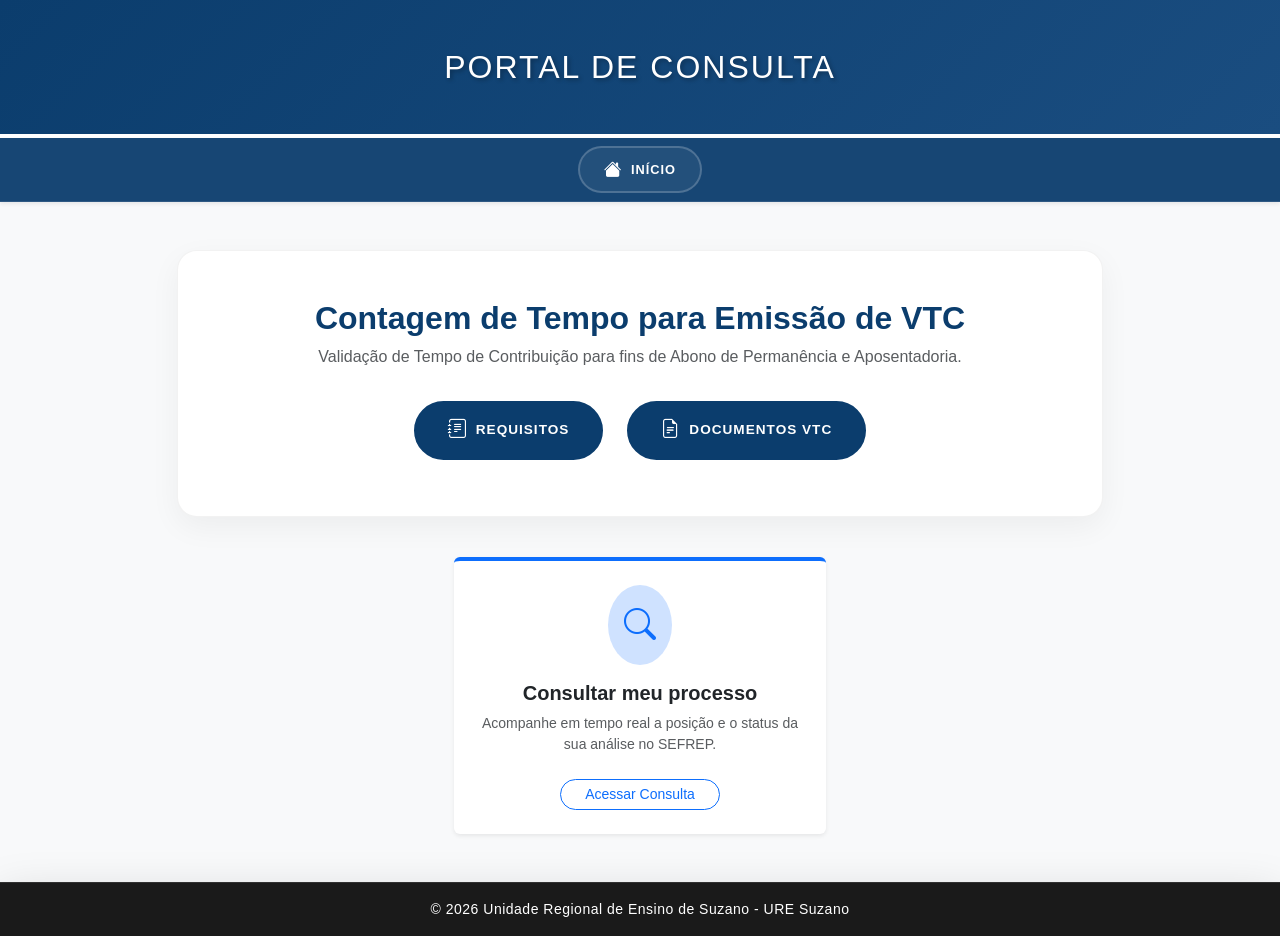
==== index.html @ 7c4a6ff3 "feat: blindagem anti-ddos cloudflare turnstile" ====
<!DOCTYPE html> 
<html lang="pt-br">

<head>
    <meta charset="UTF-8">
    <meta name="viewport" content="width=device-width, initial-scale=1.0">
    <title>Consulta Processo - URE Suzano</title>
    <!-- Bootstrap CSS -->
    <link href="https://cdn.jsdelivr.net/npm/bootstrap@5.3.3/dist/css/bootstrap.min.css" rel="stylesheet">
    <link rel="stylesheet" href="https://cdn.jsdelivr.net/npm/bootstrap-icons@1.11.3/font/bootstrap-icons.min.css">
    <link rel="stylesheet" href="css/style.css?v=6.1">
    <!-- Bootstrap Bundle JS (includes Popper) -->
    <script src="https://cdn.jsdelivr.net/npm/bootstrap@5.3.3/dist/js/bootstrap.bundle.min.js" defer></script>
    <script src="js/script.js?v=6.1" defer></script>
</head>

<body class="bg-light">

    <header class="text-white text-center py-5 shadow-sm">
        <div class="container animate__animated animate__fadeIn">
            <h1 class="h2 mb-0">PORTAL DE CONSULTA</h1>
        </div>
    </header>
    
    <nav class="navbar navbar-expand-lg navbar-dark navbar-premium sticky-top shadow-sm">
        <div class="container">
            <button class="navbar-toggler mx-auto border-0" type="button" data-bs-toggle="collapse" data-bs-target="#navMenu"
                aria-controls="navMenu" aria-expanded="false" aria-label="Toggle navigation">
                <span class="navbar-toggler-icon"></span>
                <small class="text-white ms-2 d-lg-none">MENU PRINCIPAL</small>
            </button>
            <div class="collapse navbar-collapse justify-content-center" id="navMenu">
                <ul class="navbar-nav gap-3 py-3 py-lg-0">
                    <li id="nav-item-inicio" class="nav-item text-center">
                        <button class="btn nav-btn-pill btn-sm d-inline-flex align-items-center" onclick="mostrar('inicio')">
                            <i class="bi bi-house-fill me-2"></i> Início
                        </button>
                    </li>
                </ul>
            </div>
        </div>
    </nav>

    <main class="container my-5">
        <div class="row justify-content-center">
            <div class="col-12 col-xl-10">

                <!-- INICIO -->
                <div id="inicio" class="tela bg-transparent p-0" style="display:block">
                    <!-- Hero Card -->
                    <div class="card-hero text-center animate__animated animate__fadeIn">
                        <h2 class="fw-bold color-primary-text mb-2 px-md-5">Contagem de Tempo para Emissão de VTC</h2>
                        <p class="text-muted mb-4">Validação de Tempo de Contribuição para fins de Abono de Permanência e Aposentadoria.</p>
                        
                        <div class="d-flex flex-wrap justify-content-center gap-2 mt-4">
                            <button class="btn btn-hero" onclick="mostrar('requisitos')">
                                <i class="bi bi-journal-text"></i> Requisitos
                            </button>
                            <button class="btn btn-hero" onclick="mostrar('documentos')">
                                <i class="bi bi-file-earmark-text"></i> Documentos VTC
                            </button>
                        </div>
                    </div>

                    <div class="row g-4 justify-content-center">
                        <!-- Consultar Processo -->
                        <div class="col-md-6 col-lg-5">
                            <div class="card h-100 shadow-sm border-0 border-top border-primary border-4 hover-shadow transition-all cursor-pointer bg-white"
                                onclick="mostrar('consultar')">
                                <div class="card-body text-center p-4">
                                    <div class="bg-primary-subtle rounded-circle p-3 d-inline-block mb-3">
                                        <i class="bi bi-search fs-2 text-primary"></i>
                                    </div>
                                    <h5 class="card-title fw-bold text-dark">Consultar meu processo</h5>
                                    <p class="card-text text-muted small">Acompanhe em tempo real a posição e o status
                                        da sua análise no SEFREP.</p>
                                    <button class="btn btn-sm btn-outline-primary mt-2 rounded-pill px-4">Acessar
                                        Consulta</button>
                                </div>
                            </div>
                        </div>
                    </div>
                </div>

                <!-- DOCUMENTOS -->
                <div id="documentos"
                    class="tela bg-white p-4 p-md-5 rounded shadow-sm animate__animated animate__fadeIn"
                    style="display:none">
                    <h2 class="border-bottom pb-2 mb-4 color-primary-text"><i
                            class="bi bi-file-earmark-text me-2"></i>Documentos Necessários para VTC</h2>

                    <!-- Aviso de Documentação Mínima -->
                    <div class="alert alert-warning border-start border-4 border-warning mb-4 py-2 shadow-sm">
                        <div class="d-flex align-items-center">
                            <i class="bi bi-exclamation-triangle-fill me-2 fs-5 text-warning"></i>
                            <div class="small">
                                <strong class="text-dark">Atenção:</strong> Esta é a documentação
                                <strong>mínima</strong> para a solicitação.
                                Toda a documentação precisa estar <strong>atualizada</strong> e ser entregue na
                                <strong>unidade escolar de classificação</strong>.
                                A lista final depende da <strong>vida funcional específica</strong> de cada servidor.
                            </div>
                        </div>
                    </div>

                    <div class="row g-4">
                        <!-- Documentos Pessoais e Bancários -->
                        <div class="col-md-5">
                            <h5 class="fw-bold mb-3 text-muted small text-uppercase tracking-wider">Documentos Pessoais
                                e Bancários</h5>
                            <div class="list-group shadow-sm border rounded">
                                <div class="list-group-item bg-light-subtle d-flex align-items-start">
                                    <i class="bi bi-file-earmark-person me-3 text-primary mt-1"></i>
                                    <div>
                                        <div class="fw-bold small">Requerimento assinado</div>
                                        <div class="text-muted" style="font-size: 0.75rem;">Com fundamento legal,
                                            solicitando Abono de Permanência ou Aposentadoria.</div>
                                    </div>
                                </div>
                                <div class="list-group-item d-flex align-items-center"><i
                                        class="bi bi-person-vcard me-3 text-primary"></i> RG</div>
                                <div class="list-group-item bg-light-subtle d-flex align-items-center"><i
                                        class="bi bi-person-badge me-3 text-primary"></i> CPF</div>
                                <div class="list-group-item d-flex align-items-center"><i
                                        class="bi bi-hearts me-3 text-primary"></i> Certidão de nascimento ou casamento
                                </div>
                                <div class="list-group-item bg-light-subtle d-flex align-items-center"><i
                                        class="bi bi-geo-alt me-3 text-primary"></i> Comprovante de endereço</div>
                                <div class="list-group-item d-flex align-items-center">
                                    <i class="bi bi-bank me-3 text-primary"></i>
                                    <div>
                                        <div class="fw-bold small">Documentação Bancária</div>
                                        <div class="text-muted" style="font-size: 0.75rem;">Extrato do PIS/PASEP e
                                            declaração do Banco.</div>
                                    </div>
                                </div>
                                <div class="list-group-item bg-light-subtle d-flex align-items-center">
                                    <i class="bi bi-clock-history me-3 text-primary"></i>
                                    <div>
                                        <div class="fw-bold small">Certidão de Tempo de Contribuição</div>
                                        <div class="text-muted" style="font-size: 0.75rem;">(INSS, Prefeitura, outras
                                            Secretarias do Estado ex: Polícia Militar).</div>
                                    </div>
                                </div>
                            </div>
                        </div>

                        <!-- Documentos Funcionais -->
                        <div class="col-md-7">
                            <h5 class="fw-bold mb-3 text-muted small text-uppercase tracking-wider">Documentos
                                Funcionais</h5>
                            <div class="list-group shadow-sm border rounded">
                                <div class="list-group-item bg-light-subtle d-flex align-items-start">
                                    <i class="bi bi-file-earmark-check me-3 text-success mt-1"></i>
                                    <div>
                                        <div class="fw-bold small">Portarias de Admissão / Dispensa e Nomeação /
                                            Exoneração</div>
                                        <div class="text-muted" style="font-size: 0.75rem;">Documentos que comprovam o
                                            início e fim de cada vínculo funcional.</div>
                                    </div>
                                </div>
                                <div class="list-group-item d-flex align-items-start">
                                    <i class="bi bi-file-earmark-plus me-3 text-success mt-1"></i>
                                    <div>
                                        <div class="fw-bold small">Portarias de Admissão Especial</div>
                                        <div class="text-muted" style="font-size: 0.75rem;">Com os dias inseridos no
                                            Verso.</div>
                                    </div>
                                </div>
                                <div class="list-group-item bg-light-subtle d-flex align-items-start">
                                    <i class="bi bi-person-workspace me-3 text-success mt-1"></i>
                                    <div>
                                        <div class="fw-bold small">Portarias de Designação e Cessação</div>
                                        <div class="text-muted" style="font-size: 0.75rem;">Vice Diretor, Diretor,
                                            Professor Coordenador, PEI.</div>
                                    </div>
                                </div>
                                <div class="list-group-item d-flex align-items-start">
                                    <i class="bi bi-building-up me-3 text-success mt-1"></i>
                                    <div>
                                        <div class="fw-bold small">Títulos de Afastamento</div>
                                        <div class="text-muted" style="font-size: 0.75rem;">TRE, Unidade de Ensino,
                                            outras Secretarias, etc.</div>
                                    </div>
                                </div>
                                <div class="list-group-item bg-light-subtle d-flex align-items-start">
                                    <i class="bi bi-graph-up-arrow me-3 text-success mt-1"></i>
                                    <div>
                                        <div class="fw-bold small">Títulos de Evolução Funcional / Enquadramentos</div>
                                        <div class="text-muted" style="font-size: 0.75rem;">Promoções e alterações de
                                            nível/cargo.</div>
                                    </div>
                                </div>
                                <div class="list-group-item d-flex align-items-start">
                                    <i class="bi bi-clipboard2-check me-3 text-success mt-1"></i>
                                    <div>
                                        <div class="fw-bold small">Declaração de Exercício (Readaptados)</div>
                                        <div class="text-muted" style="font-size: 0.75rem;">Documento oficial detalhando
                                            o período exato e as atribuições da função exercida na condição de
                                            <strong>Readaptação</strong>.
                                        </div>
                                    </div>
                                </div>
                                <div class="list-group-item bg-light-subtle d-flex align-items-start">
                                    <i class="bi bi-file-earmark-medical me-3 text-success mt-1"></i>
                                    <div>
                                        <div class="fw-bold small">Cópia da Ficha FAI e Contdrhu</div>
                                        <div class="text-muted" style="font-size: 0.75rem;">Ficha de Assentamento
                                            Individual completa e cópia impressa do Contdrhu com frequência atualizada.
                                        </div>
                                    </div>
                                </div>
                            </div>
                        </div>
                    </div>

                    <div class="alert alert-info mt-4 mb-0 py-2 small d-flex align-items-center">
                        <i class="bi bi-info-circle-fill me-2 fs-5"></i>
                        Certifique-se de que todas as cópias estejam atualizadas e legíveis.
                    </div>
                </div>

                <!-- REQUISITOS (NOVA PREVIDÊNCIA SP - LC 1354/2020) -->
                <div id="requisitos"
                    class="tela bg-white p-4 p-md-5 rounded shadow-sm animate__animated animate__fadeIn"
                    style="display:none">
                    <h2 class="border-bottom pb-2 mb-4 color-primary-text"><i class="bi bi-book me-2"></i> Requisitos de
                        Aposentadoria (SP)</h2>

                    <!-- NOVO CARD: REGRAS DE PARIDADE E INTEGRALIDADE (ESTILO LIMPO E COLAPSÁVEL) -->
                    <div class="card shadow-sm mb-5 border-0 bg-light rounded-4 overflow-hidden">
                        <div class="card-header bg-white border-bottom-0 pt-4 px-4 d-flex align-items-center justify-content-between cursor-pointer"
                            onclick="toggleRegrasFinanceiras()">
                            <h5 class="fw-bold color-primary-text mb-0">
                                <i class="bi bi-piggy-bank me-2 text-success"></i> Regras de Paridade e Integralidade
                            </h5>
                            <span id="btnToggleRegras" class="text-muted small">Clique para expandir <i
                                    class="bi bi-chevron-down ms-1"></i></span>
                        </div>
                        <div id="collapseRegrasFinanceiras" style="display:none">
                            <div class="card-body p-4 pt-2">
                                <div class="row g-4">
                                    <!-- Direito Adquirido -->
                                    <div class="col-md-4">
                                        <div
                                            class="bg-white p-4 rounded-4 border h-100 d-flex flex-column align-items-center text-center shadow-xs">
                                            <h6 class="fw-bold text-success mb-3 text-uppercase ls-1">Direito Adquirido
                                            </h6>
                                            <p class="small text-muted mb-4 flex-grow-1">Quem já tinha tempo exato e
                                                idade na data de <strong>07/03/2020</strong> (Véspera da Reforma)</p>
                                            <span
                                                class="badge rounded-pill bg-success-subtle text-success border border-success px-3 py-2">Mantém
                                                regras antigas</span>
                                        </div>
                                    </div>
                                    <!-- Regra de Transição -->
                                    <div class="col-md-4">
                                        <div class="bg-white p-4 rounded-4 border h-100 d-flex flex-column shadow-xs">
                                            <h6 class="fw-bold text-primary mb-3 text-uppercase ls-1 text-center">Regra
                                                de Transição</h6>
                                            <p class="small text-muted mb-3 text-center">Depende do seu ano de ingresso
                                                no funcionalismo público.</p>
                                            <ul class="small text-dark mb-3 ps-3 flex-grow-1">
                                                <li class="mb-2">Até 31/12/2003: <strong>Integralidade</strong> e
                                                    <strong>Paridade</strong> <span class="text-muted">(Se respeitar as
                                                        idades exigidas).</span>
                                                </li>
                                                <li>Após 2003: <strong>Média</strong> das contribuições.</li>
                                            </ul>
                                            <div
                                                class="alert alert-warning border-0 rounded-3 p-3 mb-0 d-flex align-items-start">
                                                <i
                                                    class="bi bi-exclamation-triangle-fill fs-5 me-2 mt-1 text-warning"></i>
                                                <div class="small lh-sm" style="font-size: 0.72rem;">
                                                    <strong>Atenção:</strong> Servidores admitidos até 2003 que tiveram
                                                    dispensa e nova admissão com intervalo superior a <strong>90
                                                        dias</strong> perdem a Paridade/Integralidade, passando ao
                                                    cálculo por <strong>100% da média</strong> das contribuições.
                                                </div>
                                            </div>
                                        </div>
                                    </div>
                                    <!-- Regra Permanente -->
                                    <div class="col-md-4">
                                        <div
                                            class="bg-white p-4 rounded-4 border h-100 d-flex flex-column align-items-center text-center shadow-xs">
                                            <h6 class="fw-bold text-secondary mb-3 text-uppercase ls-1">Regra Permanente
                                            </h6>
                                            <p class="small text-muted mb-3">Ingressantes novos pós-2020.</p>
                                            <p class="small text-dark flex-grow-1 lh-sm mb-4">Aposentadoria de 60% da
                                                média salarial, acrescida de +2% para cada ano que exceder 20 anos de
                                                contribuição.</p>
                                            <span
                                                class="badge rounded-pill bg-secondary-subtle text-secondary border border-secondary px-3 py-2">100%
                                                das Médias desde 1994</span>
                                        </div>
                                    </div>
                                </div>
                            </div>
                        </div>
                    </div>

                    <!-- AVISO LEGAL IMPORTANTE -->
                    <div class="alert alert-warning border-start border-4 border-warning shadow-sm mb-4" role="alert">
                        <div class="d-flex align-items-center mb-2">
                            <i class="bi bi-exclamation-octagon-fill fs-4 text-warning me-2"></i>
                            <h6 class="alert-heading mb-0 fw-bold text-dark">Aviso Legal Importante</h6>
                        </div>
                        <p class="mb-0 text-dark small lh-base">As tabelas e requisitos abaixo foram simplificados (com
                            base na EC n° 49/2020 e LC n° 1.354/2020) apenas para ilustrar e dar um "norte" ao servidor
                            sobre a Nova Previdência. <strong>Eles não substituem o processo oficial!</strong> É
                            estritamente obrigatório realizar o trâmite formal de <em>Contagem de Tempo</em> para ter a
                            <strong>Validação de Tempo de Contribuição - VTC</strong> referente aos seus fundamentos de
                            aposentadoria.
                        </p>
                    </div>

                    <p class="text-muted small mb-4">Regras atualizadas conforme a <strong>Emenda Constitucional
                            Estadual nº 49/2020</strong> e <strong>LC nº 1.354/2020</strong> (Nova Previdência). Escolha
                        a sua categoria profissional abaixo:</p>

                    <!-- Navegação Principal (Tabs) -->
                    <ul class="nav nav-pills nav-fill mb-4 p-1 bg-light rounded-pill border shadow-sm" id="reqTab"
                        role="tablist">
                        <li class="nav-item" role="presentation">
                            <button class="nav-link active rounded-pill fw-bold px-4" id="geral-tab"
                                data-bs-toggle="tab" data-bs-target="#geral" type="button" role="tab"
                                aria-selected="true">
                                <i class="bi bi-person-badge"></i> Servidores Administrativos (Geral)
                            </button>
                        </li>
                        <li class="nav-item" role="presentation">
                            <button class="nav-link rounded-pill fw-bold px-4" id="prof-tab" data-bs-toggle="tab"
                                data-bs-target="#prof" type="button" role="tab" aria-selected="false">
                                <i class="bi bi-book-half"></i> Professores (Magistério)
                            </button>
                        </li>
                    </ul>

                    <!-- Conteúdo das Tabs -->
                    <div class="tab-content" id="reqTabContent">

                        <!-- TAB: SERVIDORES GERAIS -->
                        <div class="tab-pane fade show active" id="geral" role="tabpanel" aria-labelledby="geral-tab">

                            <!-- Regra de Transição: PONTOS -->
                            <div class="card mb-4 border-primary shadow-sm">
                                <div class="card-header bg-primary text-white py-3">
                                    <h5 class="mb-0 fw-bold"><i class="bi bi-123 me-2"></i> 1. Transição: Regra de
                                        Pontos (Art. 10)</h5>
                                </div>
                                <div class="card-body bg-light">
                                    <p class="small text-muted mb-3">Soma da <strong>Idade</strong> + <strong>Tempo de
                                            Contribuição</strong> formatando a pontuação mínima.</p>
                                    <div class="row g-3">
                                        <!-- Mulher -->
                                        <div class="col-md-6">
                                            <div class="bg-white p-3 rounded border border-danger-subtle h-100">
                                                <h6 class="text-danger fw-bold mb-3"><i class="bi bi-gender-female"></i>
                                                    Mulher (QAE/QSE)</h6>
                                                <hr class="text-danger-subtle my-2">
                                                <div class="d-flex justify-content-between mb-2"><span>Idade
                                                        Mínima:</span> <span class="badge bg-danger">57 anos</span>
                                                </div>
                                                <div class="d-flex justify-content-between mb-2"><span>Contribuição
                                                        (Total):</span> <span class="badge bg-danger">30 anos</span>
                                                </div>
                                                <div class="d-flex justify-content-between mb-2"><span>Serviço
                                                        Público:</span> <span class="badge bg-secondary">20 anos</span>
                                                </div>
                                                <div class="d-flex justify-content-between mb-3"><span>Tempo no
                                                        Cargo:</span> <span class="badge bg-secondary">5 anos</span>
                                                </div>
                                            </div>
                                        </div>
                                        <!-- Homem -->
                                        <div class="col-md-6">
                                            <div class="bg-white p-3 rounded border border-primary-subtle h-100">
                                                <h6 class="text-primary fw-bold mb-3"><i class="bi bi-gender-male"></i>
                                                    Homem (QAE/QSE)</h6>
                                                <hr class="text-primary-subtle my-2">
                                                <div class="d-flex justify-content-between mb-2"><span>Idade
                                                        Mínima:</span> <span class="badge bg-primary">62 anos</span>
                                                </div>
                                                <div class="d-flex justify-content-between mb-2"><span>Contribuição
                                                        (Total):</span> <span class="badge bg-primary">35 anos</span>
                                                </div>
                                                <div class="d-flex justify-content-between mb-2"><span>Serviço
                                                        Público:</span> <span class="badge bg-secondary">20 anos</span>
                                                </div>
                                                <div class="d-flex justify-content-between mb-3"><span>Tempo no
                                                        Cargo:</span> <span class="badge bg-secondary">5 anos</span>
                                                </div>
                                            </div>
                                        </div>
                                    </div>

                                    <!-- Tabela de Pontos Evolutiva -->
                                    <div class="mt-4 p-3 border rounded bg-white">
                                        <h6 class="fw-bold mb-3 text-center"><i
                                                class="bi bi-graph-up-arrow text-primary"></i> Tabela Progressiva de
                                            Pontos Mínimos</h6>
                                        <div class="table-responsive">
                                            <table class="table table-sm table-bordered text-center mb-0 align-middle">
                                                <thead class="table-light">
                                                    <tr>
                                                        <th>Ano Vigente</th>
                                                        <th class="text-danger">Atingir (Mulher)</th>
                                                        <th class="text-primary">Atingir (Homem)</th>
                                                    </tr>
                                                </thead>
                                                <tbody>
                                                    <tr>
                                                        <td>2020</td>
                                                        <td>87 pts</td>
                                                        <td>97 pts</td>
                                                    </tr>
                                                    <tr>
                                                        <td>2021</td>
                                                        <td>88 pts</td>
                                                        <td>98 pts</td>
                                                    </tr>
                                                    <tr>
                                                        <td>2022</td>
                                                        <td>89 pts</td>
                                                        <td>99 pts</td>
                                                    </tr>
                                                    <tr>
                                                        <td>2023</td>
                                                        <td>90 pts</td>
                                                        <td>100 pts</td>
                                                    </tr>
                                                    <tr>
                                                        <td>2024</td>
                                                        <td>91 pts</td>
                                                        <td>101 pts</td>
                                                    </tr>
                                                    <tr>
                                                        <td>2025</td>
                                                        <td>92 pts</td>
                                                        <td>102 pts</td>
                                                    </tr>
                                                    <tr class="table-primary fw-bold">
                                                        <td>2026</td>
                                                        <td>93 pts</td>
                                                        <td>103 pts</td>
                                                    </tr>
                                                </tbody>
                                            </table>
                                            <p class="small text-muted text-center mt-2 mb-0">A pontuação sobe 1 ponto
                                                por ano até o limite legislativo de 100/105.</p>
                                        </div>
                                    </div>
                                </div>
                            </div>

                            <!-- Regra de Transição: PEDÁGIO 100% -->
                            <div class="card border-info shadow-sm mb-4">
                                <div class="card-header bg-info text-dark py-3">
                                    <h5 class="mb-0 fw-bold"><i class="bi bi-clock-history me-2"></i> 2. Transição:
                                        Pedágio 100% (Geral)</h5>
                                </div>
                                <div class="card-body bg-light">
                                    <p class="small text-muted mb-3">Exige-se cumprir um tempo extra (100%) equivalente
                                        ao período que <strong>faltava</strong> para completar o tempo de contribuição
                                        na data da Nova Previdência SP (<strong>07/03/2020</strong>).</p>
                                    <div class="row g-3">
                                        <!-- Mulher -->
                                        <div class="col-md-6">
                                            <div class="bg-white p-3 rounded border border-info h-100">
                                                <h6 class="text-danger fw-bold"><i class="bi bi-gender-female"></i>
                                                    Mulher</h6>
                                                <div class="d-flex justify-content-between mb-1"><span>Idade
                                                        Mínima:</span> <span class="fw-bold text-danger">57 anos</span>
                                                </div>
                                                <div class="d-flex justify-content-between mb-1">
                                                    <span>Contribuição:</span> <span class="fw-bold">30 anos</span>
                                                </div>
                                                <div class="d-flex justify-content-between mb-1"><span>Serviço
                                                        Público:</span> <span class="fw-bold text-muted">20 anos</span>
                                                </div>
                                                <div class="d-flex justify-content-between mb-1"><span>Tempo no
                                                        Cargo:</span> <span class="fw-bold text-muted">5 anos</span>
                                                </div>
                                            </div>
                                        </div>
                                        <!-- Homem -->
                                        <div class="col-md-6">
                                            <div class="bg-white p-3 rounded border border-info h-100">
                                                <h6 class="text-primary fw-bold"><i class="bi bi-gender-male"></i> Homem
                                                </h6>
                                                <div class="d-flex justify-content-between mb-1"><span>Idade
                                                        Mínima:</span> <span class="fw-bold text-primary">60 anos</span>
                                                </div>
                                                <div class="d-flex justify-content-between mb-1">
                                                    <span>Contribuição:</span> <span class="fw-bold">35 anos</span>
                                                </div>
                                                <div class="d-flex justify-content-between mb-1"><span>Serviço
                                                        Público:</span> <span class="fw-bold text-muted">20 anos</span>
                                                </div>
                                                <div class="d-flex justify-content-between mb-1"><span>Tempo no
                                                        Cargo:</span> <span class="fw-bold text-muted">5 anos</span>
                                                </div>
                                            </div>
                                        </div>
                                    </div>

                                    <!-- Calculadora Visual Exemplo -->
                                    <div class="alert alert-light border border-secondary border-dashed mt-4">
                                        <h6 class="fw-bold text-dark"><i class="bi bi-calculator"></i> Exemplo Prático:
                                            Pedágio (Servidor que precisava de 35 anos)</h6>
                                        <div
                                            class="d-flex flex-wrap align-items-center justify-content-center gap-2 mt-3 fs-6">
                                            <div class="badge bg-secondary p-2 text-dark bg-opacity-25">Faltavam em
                                                07/03/2020<br><b>2 anos e 3 meses</b></div>
                                            <i class="bi bi-plus fs-3"></i>
                                            <div class="badge bg-info p-2 text-dark">Pedágio 100%<br><b>+ 2 anos e 3
                                                    meses</b></div>
                                            <i class="bi bi-arrow-right fs-3"></i>
                                            <div class="badge bg-success p-2">Contribuição Exigida<br><b>37 anos e 3
                                                    meses</b></div>
                                        </div>
                                        <div class="mt-3 text-center small text-muted fst-italic">"Assim que completar
                                            35 anos deve cumprir o tempo adicional de mais 2 anos e 3 meses..."</div>
                                    </div>
                                </div>
                            </div>

                            <!-- Regra Permanente (Art. 10) - GERAL -->
                            <div class="card border-secondary shadow-sm mb-4">
                                <div class="card-header bg-secondary text-white py-3">
                                    <h5 class="mb-0 fw-bold"><i class="bi bi-calendar-check me-2"></i> 3. Regra
                                        Permanente (Geral)</h5>
                                </div>
                                <div class="card-body bg-light">
                                    <p class="small text-muted mb-3">Aplicável aos servidores (QAE/QSE) que ingressarem
                                        no Estado após a Reforma de <strong>07/03/2020</strong>.</p>
                                    <div class="row g-3">
                                        <!-- Mulher -->
                                        <div class="col-md-6">
                                            <div class="bg-white p-3 rounded border border-secondary h-100">
                                                <h6 class="text-danger fw-bold"><i class="bi bi-gender-female"></i>
                                                    Mulher</h6>
                                                <div class="d-flex justify-content-between mb-1"><span>Idade
                                                        Mínima:</span> <span class="fw-bold text-danger">62 anos</span>
                                                </div>
                                                <div class="d-flex justify-content-between mb-1">
                                                    <span>Contribuição:</span> <span class="fw-bold">25 anos</span>
                                                </div>
                                                <div class="d-flex justify-content-between mb-1"><span>Serviço
                                                        Público:</span> <span class="fw-bold text-muted">20 anos</span>
                                                </div>
                                                <div class="d-flex justify-content-between mb-1"><span>Tempo no
                                                        Cargo:</span> <span class="fw-bold text-muted">5 anos</span>
                                                </div>
                                            </div>
                                        </div>
                                        <!-- Homem -->
                                        <div class="col-md-6">
                                            <div class="bg-white p-3 rounded border border-secondary h-100">
                                                <h6 class="text-primary fw-bold"><i class="bi bi-gender-male"></i> Homem
                                                </h6>
                                                <div class="d-flex justify-content-between mb-1"><span>Idade
                                                        Mínima:</span> <span class="fw-bold text-primary">65 anos</span>
                                                </div>
                                                <div class="d-flex justify-content-between mb-1">
                                                    <span>Contribuição:</span> <span class="fw-bold">25 anos</span>
                                                </div>
                                                <div class="d-flex justify-content-between mb-1"><span>Serviço
                                                        Público:</span> <span class="fw-bold text-muted">20 anos</span>
                                                </div>
                                                <div class="d-flex justify-content-between mb-1"><span>Tempo no
                                                        Cargo:</span> <span class="fw-bold text-muted">5 anos</span>
                                                </div>
                                            </div>
                                        </div>
                                    </div>

                                    <div class="alert alert-secondary border-secondary mt-4 mb-0">
                                        <h6 class="fw-bold text-dark"><i class="bi bi-calculator"></i> Forma de Cálculo
                                            (Proventos)</h6>
                                        <p class="small mb-0">60% da média aritmética de 100% das contribuições, com
                                            acréscimo de 2% para cada ano que exceder os 20 anos de contribuição.</p>
                                    </div>
                                </div>
                            </div>
                        </div>

                        <!-- TAB: PROFESSORES -->
                        <div class="tab-pane fade" id="prof" role="tabpanel" aria-labelledby="prof-tab">

                            <!-- Regra de Transição: PONTOS PROFESSORES -->
                            <div class="card mb-4 border-warning shadow-sm">
                                <div class="card-header bg-warning text-dark py-3">
                                    <h5 class="mb-0 fw-bold"><i class="bi bi-123 me-2"></i> 1. Transição: Regra de
                                        Pontos (Professores)</h5>
                                </div>
                                <div class="card-body bg-light">
                                    <p class="small text-muted mb-3"><span class="badge bg-dark">Redução especial de 5
                                            anos</span> Tempo válido apenas no efetivo exercício do Magistério.</p>
                                    <div class="row g-3">
                                        <!-- Professora -->
                                        <div class="col-md-6">
                                            <div class="bg-white p-3 rounded border border-danger-subtle h-100">
                                                <h6 class="text-danger fw-bold mb-3"><i class="bi bi-gender-female"></i>
                                                    Professora</h6>
                                                <hr class="text-danger-subtle my-2">
                                                <div class="d-flex justify-content-between mb-2"><span>Idade
                                                        Mínima:</span> <span class="badge bg-danger">57 anos (pós
                                                        2022)</span></div>
                                                <div class="d-flex justify-content-between mb-3"><span>Contrib.
                                                        (Magistério):</span> <span class="badge bg-danger">25
                                                        anos</span></div>
                                            </div>
                                        </div>
                                        <!-- Professor -->
                                        <div class="col-md-6">
                                            <div class="bg-white p-3 rounded border border-primary-subtle h-100">
                                                <h6 class="text-primary fw-bold mb-3"><i class="bi bi-gender-male"></i>
                                                    Professor</h6>
                                                <hr class="text-primary-subtle my-2">
                                                <div class="d-flex justify-content-between mb-2"><span>Idade
                                                        Mínima:</span> <span class="badge bg-primary">60 anos</span>
                                                </div>
                                                <div class="d-flex justify-content-between mb-3"><span>Contrib.
                                                        (Magistério):</span> <span class="badge bg-primary">30
                                                        anos</span></div>
                                            </div>
                                        </div>
                                    </div>

                                    <!-- Tabela de Pontos Evolutiva -->
                                    <div class="mt-4 p-3 border rounded bg-white">
                                        <h6 class="fw-bold mb-3 text-center"><i
                                                class="bi bi-graph-up-arrow text-warning"></i> Tabela Progressiva de
                                            Pontos (Magistério)</h6>
                                        <div class="table-responsive">
                                            <table class="table table-sm table-bordered text-center mb-0 align-middle">
                                                <thead class="table-light">
                                                    <tr>
                                                        <th>Ano Vigente</th>
                                                        <th class="text-danger">Atingir (Professora)</th>
                                                        <th class="text-primary">Atingir (Professor)</th>
                                                    </tr>
                                                </thead>
                                                <tbody>
                                                    <tr>
                                                        <td>2020</td>
                                                        <td>81 pts</td>
                                                        <td>91 pts</td>
                                                    </tr>
                                                    <tr>
                                                        <td>2021</td>
                                                        <td>82 pts</td>
                                                        <td>92 pts</td>
                                                    </tr>
                                                    <tr>
                                                        <td>2022</td>
                                                        <td>83 pts</td>
                                                        <td>93 pts</td>
                                                    </tr>
                                                    <tr>
                                                        <td>2023</td>
                                                        <td>84 pts</td>
                                                        <td>94 pts</td>
                                                    </tr>
                                                    <tr>
                                                        <td>2024</td>
                                                        <td>85 pts</td>
                                                        <td>95 pts</td>
                                                    </tr>
                                                    <tr>
                                                        <td>2025</td>
                                                        <td>86 pts</td>
                                                        <td>96 pts</td>
                                                    </tr>
                                                    <tr class="table-warning fw-bold">
                                                        <td>2026</td>
                                                        <td>87 pts</td>
                                                        <td>97 pts</td>
                                                    </tr>
                                                </tbody>
                                            </table>
                                            <p class="small text-muted text-center mt-2 mb-0">A pontuação sobe 1 ponto
                                                por ano até atingir 92 (mulher) / 100 (homem).</p>
                                        </div>
                                    </div>
                                </div>
                            </div>

                            <!-- Regra de Transição: PEDÁGIO 100% PROFESSORES -->
                            <div class="card border-info shadow-sm mb-4">
                                <div class="card-header bg-info text-dark py-3">
                                    <h5 class="mb-0 fw-bold"><i class="bi bi-clock-history me-2"></i> 2. Transição:
                                        Pedágio 100% (Magistério)</h5>
                                </div>
                                <div class="card-body bg-light">
                                    <p class="small text-muted mb-3">Exige-se cumprir um tempo extra (100%) equivalente
                                        ao período que <strong>faltava</strong> para completar o Magistério na data de
                                        <strong>07/03/2020</strong>.
                                    </p>
                                    <div class="row g-3">
                                        <!-- Professora -->
                                        <div class="col-md-6">
                                            <div class="bg-white p-3 rounded border border-info h-100">
                                                <h6 class="text-danger fw-bold"><i class="bi bi-gender-female"></i>
                                                    Professora</h6>
                                                <div class="d-flex justify-content-between mb-1"><span>Idade
                                                        Mínima:</span> <span class="fw-bold text-danger">52 anos</span>
                                                </div>
                                                <div class="d-flex justify-content-between mb-1">
                                                    <span>Contribuição:</span> <span class="fw-bold">25 anos</span>
                                                </div>
                                                <div class="d-flex justify-content-between mb-1"><span>Serviço
                                                        Público:</span> <span class="fw-bold text-muted">20 anos</span>
                                                </div>
                                                <div class="d-flex justify-content-between mb-1"><span>Tempo no
                                                        Cargo:</span> <span class="fw-bold text-muted">5 anos</span>
                                                </div>
                                            </div>
                                        </div>
                                        <!-- Professor -->
                                        <div class="col-md-6">
                                            <div class="bg-white p-3 rounded border border-info h-100">
                                                <h6 class="text-primary fw-bold"><i class="bi bi-gender-male"></i>
                                                    Professor</h6>
                                                <div class="d-flex justify-content-between mb-1"><span>Idade
                                                        Mínima:</span> <span class="fw-bold text-primary">55 anos</span>
                                                </div>
                                                <div class="d-flex justify-content-between mb-1">
                                                    <span>Contribuição:</span> <span class="fw-bold">30 anos</span>
                                                </div>
                                                <div class="d-flex justify-content-between mb-1"><span>Serviço
                                                        Público:</span> <span class="fw-bold text-muted">20 anos</span>
                                                </div>
                                                <div class="d-flex justify-content-between mb-1"><span>Tempo no
                                                        Cargo:</span> <span class="fw-bold text-muted">5 anos</span>
                                                </div>
                                            </div>
                                        </div>
                                    </div>

                                    <!-- Calculadora Visual Exemplo -->
                                    <div class="alert alert-light border border-secondary border-dashed mt-4">
                                        <h6 class="fw-bold text-dark"><i class="bi bi-calculator"></i> Exemplo Prático:
                                            Pedágio (Professora que precisava de 25 anos)</h6>
                                        <div
                                            class="d-flex flex-wrap align-items-center justify-content-center gap-2 mt-3 fs-6">
                                            <div class="badge bg-secondary p-2 text-dark bg-opacity-25">Faltavam em
                                                07/03/2020<br><b>2 anos e 3 meses</b></div>
                                            <i class="bi bi-plus fs-3"></i>
                                            <div class="badge bg-info p-2 text-dark">Pedágio 100%<br><b>+ 2 anos e 3
                                                    meses</b></div>
                                            <i class="bi bi-arrow-right fs-3"></i>
                                            <div class="badge bg-success p-2">Contribuição Exigida<br><b>27 anos e 3
                                                    meses</b></div>
                                        </div>
                                        <div class="mt-3 text-center small text-muted fst-italic">"Assim que completar
                                            25 anos de magistério, deve cumprir o tempo adicional de mais 2 anos e 3
                                            meses..."</div>
                                    </div>
                                </div>
                            </div>

                            <!-- Regra Permanente (Art. 10) - PROFESSORES -->
                            <div class="card border-secondary shadow-sm mb-4">
                                <div class="card-header bg-secondary text-white py-3">
                                    <h5 class="mb-0 fw-bold"><i class="bi bi-calendar-check me-2"></i> 3. Regra
                                        Permanente (Professores)</h5>
                                </div>
                                <div class="card-body bg-light">
                                    <p class="small text-muted mb-3">Aplicável aos professores que ingressarem no Estado
                                        após a Reforma de <strong>07/03/2020</strong>.</p>
                                    <div class="row g-3">
                                        <!-- Professora -->
                                        <div class="col-md-6">
                                            <div class="bg-white p-3 rounded border border-secondary h-100">
                                                <h6 class="text-danger fw-bold"><i class="bi bi-gender-female"></i>
                                                    Professora</h6>
                                                <div class="d-flex justify-content-between mb-1"><span>Idade
                                                        Mínima:</span> <span class="fw-bold text-danger">57 anos</span>
                                                </div>
                                                <div class="d-flex justify-content-between mb-1">
                                                    <span>Contribuição:</span> <span class="fw-bold">25 anos</span>
                                                </div>
                                                <div class="d-flex justify-content-between mb-1"><span>Serviço
                                                        Público:</span> <span class="fw-bold text-muted">20 anos</span>
                                                </div>
                                                <div class="d-flex justify-content-between mb-1"><span>Tempo no
                                                        Cargo:</span> <span class="fw-bold text-muted">5 anos</span>
                                                </div>
                                            </div>
                                        </div>
                                        <!-- Professor -->
                                        <div class="col-md-6">
                                            <div class="bg-white p-3 rounded border border-secondary h-100">
                                                <h6 class="text-primary fw-bold"><i class="bi bi-gender-male"></i>
                                                    Professor</h6>
                                                <div class="d-flex justify-content-between mb-1"><span>Idade
                                                        Mínima:</span> <span class="fw-bold text-primary">60 anos</span>
                                                </div>
                                                <div class="d-flex justify-content-between mb-1">
                                                    <span>Contribuição:</span> <span class="fw-bold">25 anos</span>
                                                </div>
                                                <div class="d-flex justify-content-between mb-1"><span>Serviço
                                                        Público:</span> <span class="fw-bold text-muted">20 anos</span>
                                                </div>
                                                <div class="d-flex justify-content-between mb-1"><span>Tempo no
                                                        Cargo:</span> <span class="fw-bold text-muted">5 anos</span>
                                                </div>
                                            </div>
                                        </div>
                                    </div>

                                    <div class="alert alert-secondary border-secondary mt-4 mb-0">
                                        <h6 class="fw-bold text-dark"><i class="bi bi-calculator"></i> Forma de Cálculo
                                            (Proventos)</h6>
                                        <p class="small mb-0">60% da média aritmética de 100% das contribuições, com
                                            acréscimo de 2% para cada ano que exceder os 20 anos de contribuição.</p>
                                    </div>
                                </div>
                            </div>
                        </div>

                    </div> <!-- Fim Tab-Content -->
                </div>

                <!-- SIMULADOR DE TEMPO DE CONTRIBUIÇÃO -->
                <div id="simulador" class="tela bg-white p-4 p-md-5 rounded shadow-sm animate__animated animate__fadeIn"
                    style="display:none">
                    <h2 class="border-bottom pb-2 mb-4 color-primary-text"><i
                            class="bi bi-calculator me-2"></i>Simulador de Tempo de Contribuição</h2>

                    <!-- Aviso Legal -->
                    <div class="alert alert-info border-start border-4 border-info shadow-sm mb-4" role="alert">
                        <div class="d-flex align-items-center mb-1">
                            <i class="bi bi-info-circle-fill fs-5 text-info me-2"></i>
                            <span class="fw-bold small text-dark">Este simulador é apenas uma estimativa!</span>
                        </div>
                        <p class="mb-0 small text-muted lh-sm">Os resultados apresentados servem exclusivamente para dar
                            um "norte" ao servidor. Considere apenas o tempo de contribuição no Estado de SP. A
                            <strong>Validação de Tempo de Contribuição - VTC</strong> formal é obrigatória para
                            confirmar seus fundamentos legais.
                        </p>
                    </div>

                    <!-- FORMULÁRIO -->
                    <form id="formSimulador" onsubmit="event.preventDefault(); simularContribuicao();">

                        <!-- Linha 1: Sexo + Categoria -->
                        <div class="row g-3 mb-3">
                            <div class="col-md-6">
                                <label class="form-label fw-bold text-muted small"><i
                                        class="bi bi-person me-1"></i>Sexo</label>
                                <div class="d-flex gap-3">
                                    <div class="form-check form-check-inline">
                                        <input class="form-check-input" type="radio" name="sexo" id="sexoM"
                                            value="masculino" required>
                                        <label class="form-check-label" for="sexoM"><i
                                                class="bi bi-gender-male text-primary"></i> Masculino</label>
                                    </div>
                                    <div class="form-check form-check-inline">
                                        <input class="form-check-input" type="radio" name="sexo" id="sexoF"
                                            value="feminino">
                                        <label class="form-check-label" for="sexoF"><i
                                                class="bi bi-gender-female text-danger"></i> Feminino</label>
                                    </div>
                                </div>
                            </div>
                            <div class="col-md-6">
                                <label class="form-label fw-bold text-muted small"><i
                                        class="bi bi-briefcase me-1"></i>Tipo de Cargo</label>
                                <div class="d-flex gap-3">
                                    <div class="form-check form-check-inline">
                                        <input class="form-check-input" type="radio" name="categoria" id="catQAE"
                                            value="geral" required>
                                        <label class="form-check-label" for="catQAE">QAE / QSE</label>
                                    </div>
                                    <div class="form-check form-check-inline">
                                        <input class="form-check-input" type="radio" name="categoria" id="catProf"
                                            value="professor">
                                        <label class="form-check-label" for="catProf">Professor(a)</label>
                                    </div>
                                </div>
                            </div>
                        </div>

                        <!-- Linha 2: Data Nascimento + Data Ingresso -->
                        <div class="row g-3 mb-3">
                            <div class="col-md-6">
                                <label for="simDataNasc" class="form-label fw-bold text-muted small"><i
                                        class="bi bi-calendar-event me-1"></i>Data de Nascimento</label>
                                <input id="simDataNasc" type="date" class="form-control border-2" required>
                            </div>
                            <div class="col-md-6">
                                <label for="simDataIngresso" class="form-label fw-bold text-muted small"><i
                                        class="bi bi-calendar-check me-1"></i>Data de Ingresso no Estado</label>
                                <input id="simDataIngresso" type="date" class="form-control border-2" required
                                    onchange="verificarQuebraVinculo()">
                                <small class="text-muted d-block" style="font-size:0.75rem">Considerar a data do
                                    primeiro cargo com vínculo superior a 90 dias.</small>
                            </div>
                        </div>

                        <!-- Pergunta condicional: Quebra de vínculo (aparece só se ingresso < 01/01/2004) -->
                        <div id="divQuebraVinculo" class="row g-3 mb-3 d-none">
                            <div class="col-12">
                                <div class="alert alert-warning py-2 mb-0">
                                    <div class="d-flex align-items-center gap-3">
                                        <div>
                                            <i class="bi bi-exclamation-triangle-fill text-warning fs-5"></i>
                                        </div>
                                        <div class="flex-grow-1">
                                            <label class="form-label fw-bold small mb-1 text-dark">
                                                Teve dispensa e nova admissão com intervalo superior a 90 dias?
                                            </label>
                                            <small class="d-block text-muted" style="font-size:0.72rem">A regra de
                                                Paridade/Integralidade (EC 41/2003) exige que não haja quebra de vínculo
                                                superior a 90 dias entre os cargos.</small>
                                        </div>
                                        <div class="d-flex gap-3">
                                            <div class="form-check">
                                                <input class="form-check-input" type="radio" name="quebraVinculo"
                                                    id="quebraSim" value="sim">
                                                <label class="form-check-label small" for="quebraSim">Sim</label>
                                            </div>
                                            <div class="form-check">
                                                <input class="form-check-input" type="radio" name="quebraVinculo"
                                                    id="quebraNao" value="nao" checked>
                                                <label class="form-check-label small" for="quebraNao">Não</label>
                                            </div>
                                        </div>
                                    </div>
                                </div>
                            </div>
                        </div>

                        <!-- Linha 3: Tempo Serviço Público + Tempo no Cargo -->
                        <div class="row g-3 mb-3">
                            <div class="col-md-6">
                                <div class="d-flex justify-content-between align-items-center mb-1">
                                    <label class="form-label fw-bold text-muted small mb-0"><i
                                            class="bi bi-building me-1"></i>Tempo de Serviço Público</label>
                                    <button type="button" class="btn btn-sm btn-outline-secondary py-0 px-2"
                                        style="font-size:0.7rem" onclick="toggleModo(this, 'servPublico')">
                                        <i class="bi bi-arrow-repeat me-1"></i>Usar Dias
                                    </button>
                                </div>
                                <div id="servPublico_am" class="d-flex gap-2">
                                    <input id="simServPublicoAnos" type="number" class="form-control border-2"
                                        placeholder="Anos" min="0" max="50">
                                    <input id="simServPublicoMeses" type="number" class="form-control border-2"
                                        placeholder="Meses" min="0" max="11">
                                </div>
                                <div id="servPublico_dias" class="d-none">
                                    <input id="simServPublicoDias" type="number" class="form-control border-2"
                                        placeholder="Total em dias" min="0">
                                </div>
                            </div>
                            <div class="col-md-6">
                                <div class="d-flex justify-content-between align-items-center mb-1">
                                    <label class="form-label fw-bold text-muted small mb-0"><i
                                            class="bi bi-person-badge me-1"></i>Tempo no Cargo Atual</label>
                                    <button type="button" class="btn btn-sm btn-outline-secondary py-0 px-2"
                                        style="font-size:0.7rem" onclick="toggleModo(this, 'cargo')">
                                        <i class="bi bi-arrow-repeat me-1"></i>Usar Dias
                                    </button>
                                </div>
                                <div id="cargo_am" class="d-flex gap-2">
                                    <input id="simCargoAnos" type="number" class="form-control border-2"
                                        placeholder="Anos" min="0" max="50">
                                    <input id="simCargoMeses" type="number" class="form-control border-2"
                                        placeholder="Meses" min="0" max="11">
                                </div>
                                <div id="cargo_dias" class="d-none">
                                    <input id="simCargoDias" type="number" class="form-control border-2"
                                        placeholder="Total em dias" min="0">
                                </div>
                            </div>
                        </div>

                        <!-- Linha 4: Contribuição em 07/03/2020 + Contribuição Atual -->
                        <div class="row g-3 mb-3">
                            <div class="col-md-6">
                                <div class="d-flex justify-content-between align-items-center mb-1">
                                    <label class="form-label fw-bold text-muted small mb-0"><i
                                            class="bi bi-clock-history me-1"></i>Contribuição em 07/03/2020</label>
                                    <button type="button" class="btn btn-sm btn-outline-secondary py-0 px-2"
                                        style="font-size:0.7rem" onclick="toggleModo(this, 'contrib2020')">
                                        <i class="bi bi-arrow-repeat me-1"></i>Usar Dias
                                    </button>
                                </div>
                                <div id="contrib2020_am" class="d-flex gap-2">
                                    <input id="simContrib2020Anos" type="number" class="form-control border-2"
                                        placeholder="Anos" min="0" max="50">
                                    <input id="simContrib2020Meses" type="number" class="form-control border-2"
                                        placeholder="Meses" min="0" max="11">
                                </div>
                                <div id="contrib2020_dias" class="d-none">
                                    <input id="simContrib2020Dias" type="number" class="form-control border-2"
                                        placeholder="Total em dias" min="0">
                                </div>
                                <small class="text-muted fst-italic">Apenas tempo no Estado de SP.</small>
                            </div>
                            <div class="col-md-6">
                                <div class="d-flex justify-content-between align-items-center mb-1">
                                    <label class="form-label fw-bold text-muted small mb-0"><i
                                            class="bi bi-hourglass-split me-1"></i>Contribuição Total Atual</label>
                                    <button type="button" class="btn btn-sm btn-outline-secondary py-0 px-2"
                                        style="font-size:0.7rem" onclick="toggleModo(this, 'contribAtual')">
                                        <i class="bi bi-arrow-repeat me-1"></i>Usar Dias
                                    </button>
                                </div>
                                <div id="contribAtual_am" class="d-flex gap-2">
                                    <input id="simContribAtualAnos" type="number" class="form-control border-2"
                                        placeholder="Anos" min="0" max="50">
                                    <input id="simContribAtualMeses" type="number" class="form-control border-2"
                                        placeholder="Meses" min="0" max="11">
                                </div>
                                <div id="contribAtual_dias" class="d-none">
                                    <input id="simContribAtualDias" type="number" class="form-control border-2"
                                        placeholder="Total em dias" min="0">
                                </div>
                                <small class="text-muted fst-italic">Apenas tempo no Estado de SP.</small>
                            </div>
                        </div>

                        <!-- Botão Simular -->
                        <button type="submit" class="btn btn-primary d-block w-100 py-3 fw-bold shadow-sm mt-4 fs-5">
                            <i class="bi bi-play-circle me-2"></i>Simular Tempo de Contribuição
                        </button>
                    </form>

                    <!-- ÁREA DE RESULTADO -->
                    <div id="resultadoSimulador" class="mt-4" style="display:none;">
                        <!-- Preenchido via JavaScript -->
                    </div>
                </div>

                <!-- CONTAGEM (REQUERIMENTO) -->
                <div id="contagem" class="tela bg-white p-4 p-md-5 rounded shadow-sm animate__animated animate__fadeIn"
                    style="display:none">
                    <h2 class="border-bottom pb-2 mb-4 color-primary-text">Requerimento de Contagem de Tempo</h2>
                    <p class="text-muted small mb-4">Preencha os dados abaixo para gerar o documento oficial em formato
                        Word (.doc).</p>

                    <form id="formRequerimento" class="row g-3">
                        <div class="col-md-12">
                            <label class="form-label fw-bold text-muted small">Nome Completo</label>
                            <input id="reqNome" class="form-control border-2" placeholder="Digite seu nome completo"
                                required>
                        </div>

                        <div class="col-md-6">
                            <label class="form-label fw-bold text-muted small">RG</label>
                            <input id="reqRG" class="form-control border-2" placeholder="00.000.000-0" required>
                        </div>

                        <div class="col-md-6">
                            <label class="form-label fw-bold text-muted small">Telefone</label>
                            <input id="reqTelefone" class="form-control border-2" placeholder="(11) 99999-9999"
                                required>
                        </div>

                        <div class="col-md-12">
                            <label class="form-label fw-bold text-muted small">Endereço Residencial</label>
                            <input id="reqEndereco" class="form-control border-2"
                                placeholder="Rua, número, bairro - Cidade/UF" required>
                        </div>

                        <div class="col-md-6">
                            <label class="form-label fw-bold text-muted small">E-mail Pessoal</label>
                            <input id="reqEmail" type="email" class="form-control border-2" placeholder="seu@email.com"
                                required>
                        </div>

                        <div class="col-md-6">
                            <label class="form-label fw-bold text-muted small">Cargo</label>
                            <input id="reqCargo" class="form-control border-2"
                                placeholder="Ex: Professor de Educação Básica II" required>
                        </div>

                        <div class="col-md-12">
                            <label class="form-label fw-bold text-muted small">Unidade de Classificação (Escola)</label>
                            <input id="reqEscola" list="escolas" class="form-control border-2"
                                placeholder="Selecione ou digite sua escola" required>
                            <datalist id="escolas">
                                <option value="EE Alfredo Roberto">
                                <option value="EE Profª Alice Romanos">
                                <option value="EE Anderson da Silva Soares">
                                <option value="EE Dr. Anis Fadul">
                                <option value="EE Prof. Antonio Brasílio Menezes da Fonseca">
                                <option value="EE Antonio Garcia">
                                <option value="EE Prof. Antonio José Campos de Menezes">
                                <option value="EE Antonio Rodrigues de Almeida">
                                <option value="EE Antonio Valdemar Galo">
                                <option value="EE Batista Renzi">
                                <option value="EE Benedita de Campos Marcolongo">
                                <option value="EE Comendador Brasílio Machado Neto">
                                <option value="EE Prof. Carlos Molteni">
                                <option value="EE Chojiro Segawa">
                                <option value="EE Prof. David Jorge Curi">
                                <option value="EE Euclides Igesca">
                                <option value="EE Prof. Geraldo Justiniano de Rezende Silva">
                                <option value="EE Prof. Gilberto de Carvalho">
                                <option value="EE Dr. Giovanni Battista Raffo">
                                <option value="EE Helena Zerrenner">
                                <option value="EE Prof. José Papaiz">
                                <option value="EE Prof. Joviano Satler de Lima">
                                <option value="EE Profª Jussara Feitosa Domschke">
                                <option value="EE Profª Leda Fernandes Lopes">
                                <option value="EE Profª Lucy Franco Kowalski">
                                <option value="EE Luiz Bianconi">
                                <option value="EE Profª Luiza Hidaka">
                                <option value="EE Manuel dos Santos Paiva">
                                <option value="EE Profª Maria Elisa de Azevedo Cintra">
                                <option value="EE Prof. Masaiti Sekine">
                                <option value="EE Profª Angela Sueli Pontes Dias">
                                <option value="EE Carlindo Reis">
                                <option value="EE Conjunto Habitacional Parque Dourado II">
                                <option value="EE Prof. Edir do Couto Rosa">
                                <option value="EE Profª Eliane Aparecida Dantas da Silva">
                                <option value="EE Profª Ignes Correa Allen">
                                <option value="EE Iijima">
                                <option value="EE Jardim São Paulo II">
                                <option value="EE Dr. José Eduardo Vieira Raduan">
                                <option value="EE Prof. Justino Marcondes Rangel">
                                <option value="EE Profª Landia Santos Batista">
                                <option value="EE Prof. Mario Manoel Dantas de Aquino">
                                <option value="EE Martha Calixto Cazagrande">
                                <option value="EE Prof. Olzanetti Gomes">
                                <option value="EE Prof. Paulo Américo Paganucci">
                                <option value="EE Prefeito Tacito Zanchetta">
                                <option value="EE Zélia Gattai Amado">
                            </datalist>
                        </div>

                        <div class="col-md-12">
                            <label class="form-label fw-bold text-muted small">Tipo de Contagem de Tempo</label>
                            <select id="reqTipo" class="form-select border-2 shadow-sm">
                                <option value="Abono de Permanência">Abono de Permanência</option>
                                <option value="Aposentadoria">Aposentadoria</option>
                            </select>
                        </div>

                        <div class="col-12 mt-4 text-center">
                            <button type="button" class="btn btn-primary btn-lg px-5 shadow-sm fw-bold py-3"
                                onclick="gerarRequerimentoWord()">
                                <i class="bi bi-file-earmark-word me-2"></i> Gerar Requerimento (.doc)
                            </button>
                            <p class="text-muted mt-3 small">O documento ficará disponível para edição e impressão
                                imediata.</p>
                        </div>
                    </form>
                </div>

                <!-- CONSULTAR PROCESSO -->
                <div id="processo" class="tela bg-white p-4 p-md-5 rounded shadow-sm animate__animated animate__fadeIn"
                    style="display:none">
                    <h2 class="border-bottom pb-2 mb-4 color-primary-text"><i class="bi bi-search me-2"></i>Consulta de
                        Processo</h2>
                    <div class="mb-4 text-center">
                        <div
                            class="small fw-medium text-dark bg-white rounded-3 shadow-sm border p-3 mt-3 d-inline-block text-start w-100 animate__animated animate__fadeInUp animate__delay-2s">
                            <i class="bi bi-info-circle-fill text-primary me-2"></i><strong>Instrução:</strong> Digite o número de protocolo fornecido pela sua unidade escolar para
                            pesquisar o status do seu processo de VTC, Contagem de Tempo, Licença Prêmio,
                            Aposentadoria (SEAPE) ou Evolução Funcional.
                        </div>
                        
                        <div class="input-group input-group-lg shadow-sm mt-3">
                            <span class="input-group-text bg-white border-end-0"><i
                                    class="bi bi-shield-lock text-primary"></i></span>
                            <input type="text" class="form-control border-start-0 ps-0" id="processoNumero"
                                placeholder="Digite o número do protocolo (Ex: S12345)">
                            <button class="btn btn-primary px-4 fw-bold"
                                onclick="consultarProcesso()">Consultar</button>
                        </div>

                        <!-- CLOUDFLARE TURNSTILE (Proteção Anti-DDoS e Bots) -->
                        <!-- O atributo data-sitekey abaixo usa a chave pública de "teste infinito" da Cloudflare. -->
                        <!-- A Daniela deverá trocar pelo sitekey real do painel dela futuramente. -->
                        <div class="mt-3 d-flex justify-content-center">
                            <script src="https://challenges.cloudflare.com/turnstile/v0/api.js" async defer></script>
                            <div class="cf-turnstile" data-sitekey="1x00000000000000000000AA" data-theme="light"></div>
                        </div>
                        
                        <div class="mt-4 pt-3 border-top position-relative d-flex justify-content-center">
                            <span class="bg-white px-3 small text-muted position-absolute top-0 translate-middle text-uppercase fw-bold" style="letter-spacing: 1px;">OU</span>
                        </div>
                        
                        <div class="mt-4 d-flex flex-column align-items-center">
                            <button type="button" class="btn rounded-pill fw-bold shadow-sm d-flex align-items-center position-relative text-white border-0" style="background-color: #1351b4; padding: 0.6rem 1.8rem; font-size: 1.1rem; cursor: not-allowed; opacity: 0.85;">
                                <i class="bi bi-person-fill fs-5 me-2"></i>
                                Entrar com o gov.br
                                <span class="position-absolute top-0 start-100 translate-middle badge rounded-pill bg-warning text-dark border border-white" style="font-size: 0.70rem;">
                                    Em Breve
                                </span>
                            </button>
                            <p class="small text-muted mt-3 mb-0" style="max-width: 450px;">Acesso seguro e completo via <b>gov.br</b> para acompanhar todos os seus processos num painel exclusivo.</p>
                        </div>
                    </div>

                    <div id="resultadoProcesso"
                        class="mt-4 p-3 rounded bg-light border-start border-4 border-info min-vh-10 d-flex align-items-center justify-content-center text-muted">
                        Aguardando consulta...
                    </div>

                    <div class="mt-5 text-center">
                        <hr class="my-4">
                        <button class="btn btn-link text-decoration-none small text-muted"
                            onclick="window.open('https://samucacs.github.io/painel-sepes/sefrep.html')">
                            Consultar Dashboard
                        </button>
                    </div>
                </div>

            </div>
        </div>
    </main>

    <footer class="footer-premium text-white text-center py-3 mt-5 shadow-lg">
        <div class="container">
            <p class="mb-0 small fw-medium">&copy; 2026 Unidade Regional de Ensino de Suzano - URE Suzano</p>
        </div>
    </footer>

</body>

</html>
---- css/style.css ----
/* PERSONALIZAÇÕES PORTAL PREVIDENCIÁRIO (SOBRE BOOTSTRAP) */

:root {
    --primary-color: #1b1b6e; /* Azul Marinho Administrativo SED-SP */
    --accent-gold: #ffcc00;
    --status-concluido: #198754;
    --status-analise: #0d6efd;
    --status-pendente: #d39e00;
    --glass-bg: rgba(255, 255, 255, 0.7);
    --dark-blue: #0b3d6d;
}

body {
    font-family: 'Verdana', sans-serif;
    color: #2b2b2b;
    background-color: #f4f7f6;
}

/* Glassmorphism Card Style */
.card-glass {
    background: var(--glass-bg);
    backdrop-filter: blur(10px);
    -webkit-backdrop-filter: blur(10px);
    border: 1px solid rgba(255, 255, 255, 0.3);
    border-radius: 16px;
    box-shadow: 0 4px 30px rgba(0, 0, 0, 0.1);
    transition: all 0.3s ease;
}

.card-glass:hover {
    transform: translateY(-5px);
    box-shadow: 0 8px 32px rgba(0, 0, 0, 0.15);
}

/* Status Vertical Accents */
.status-border-concluido { border-left: 8px solid var(--status-concluido) !important; }
.status-border-analise { border-left: 8px solid var(--status-analise) !important; }
.status-border-pendente { border-left: 8px solid var(--status-pendente) !important; }

/* Pulse Animation for In-Analysis */
@keyframes pulse-blue {
    0% { box-shadow: 0 0 0 0 rgba(13, 110, 253, 0.4); }
    70% { box-shadow: 0 0 0 15px rgba(13, 110, 253, 0); }
    100% { box-shadow: 0 0 0 0 rgba(13, 110, 253, 0); }
}
.pulse-analise {
    animation: pulse-blue 2s infinite;
}

/* Telas (controle manual via JS) */
.tela {
    display: none;
    min-height: 400px;
    transition: opacity 0.3s ease-in-out;
}

.color-primary-text {
    color: var(--dark-blue);
    font-weight: 700;
}

header {
    background: linear-gradient(135deg, var(--dark-blue) 0%, #1a4d80 100%) !important;
    border-bottom: 4px solid #ffffff;
}

header h1 {
    letter-spacing: 2px;
    font-weight: 800;
    text-shadow: 2px 2px 4px rgba(0,0,0,0.3);
}

/* Hero Card Section */
.card-hero {
    background: #ffffff;
    border-radius: 20px;
    padding: 3rem 2rem;
    box-shadow: 0 10px 30px rgba(0,0,0,0.05);
    border: 1px solid rgba(0,0,0,0.05);
    margin-bottom: 2.5rem;
}

.btn-hero {
    background-color: var(--dark-blue);
    color: white !important;
    border-radius: 50px;
    padding: 0.8rem 2rem;
    font-weight: 700;
    text-transform: uppercase;
    letter-spacing: 1px;
    font-size: 0.85rem;
    display: inline-flex;
    align-items: center;
    justify-content: center;
    transition: all 0.3s ease;
    border: 2px solid var(--dark-blue);
    margin: 0.5rem;
}

.btn-hero:hover {
    background-color: transparent;
    color: var(--dark-blue) !important;
    transform: translateY(-3px);
    box-shadow: 0 5px 15px rgba(11, 61, 109, 0.2);
}

.btn-hero i {
    font-size: 1.2rem;
    margin-right: 0.5rem;
}

/* Ajustes Navbar Premium */
.navbar-premium {
    background-color: rgba(11, 61, 109, 0.95) !important;
    backdrop-filter: blur(10px);
    -webkit-backdrop-filter: blur(10px);
    border-bottom: 1px solid rgba(255, 255, 255, 0.1);
}

.nav-btn-pill {
    border-radius: 50px !important;
    padding: 0.5rem 1.5rem !important;
    font-weight: 600 !important;
    text-transform: uppercase;
    font-size: 0.8rem !important;
    letter-spacing: 1px;
    transition: all 0.3s cubic-bezier(0.175, 0.885, 0.32, 1.275) !important;
    border: 2px solid rgba(255, 255, 255, 0.2) !important;
    background: rgba(255, 255, 255, 0.05);
    color: white !important;
}

.nav-btn-pill:hover {
    background: var(--accent-gold) !important;
    color: var(--dark-blue) !important;
    border-color: var(--accent-gold) !important;
    transform: scale(1.05);
    box-shadow: 0 4px 15px rgba(255, 204, 0, 0.3);
}

.nav-btn-pill i {
    font-size: 1.1rem;
    vertical-align: middle;
}

/* Consultar Processo feedback box */
#resultadoProcesso {
    min-height: 80px;
    font-size: 1.1rem;
}

/* Responsividade Customizada */
@media (max-width: 991.98px) {
    .navbar-collapse {
        margin-top: 1rem;
        border-top: 1px solid rgba(255,255,255,0.1);
        padding-top: 1rem;
    }
}

/* Enhancements para UI de Requisitos da Previdência */
#reqTab .nav-link {
    color: var(--dark-blue);
    transition: all 0.3s ease;
}

#reqTab .nav-link.active {
    background-color: var(--primary-color) !important;
    color: white !important;
}

.border-dashed {
    border-style: dashed !important;
    border-width: 2px !important;
}

#requisitos .card {
    transition: transform 0.2s, box-shadow 0.2s;
}

#requisitos .card:hover {
    transform: translateY(-3px);
    box-shadow: 0 .5rem 1rem rgba(0,0,0,.15) !important;
}

/* Classes de Utilidade Extra */
.rounded-4 { border-radius: 1rem !important; }
.shadow-xs { box-shadow: 0 2px 4px rgba(0,0,0,0.05) !important; }
.ls-1 { letter-spacing: 1px !important; }
.transition-all { transition: all 0.3s ease !important; }
.cursor-pointer { cursor: pointer !important; }

.hover-shadow:hover {
    transform: translateY(-5px);
    box-shadow: 0 10px 20px rgba(0,0,0,0.1) !important;
}

/* Footer Premium */
.footer-premium {
    background-color: #1a1a1a !important;
    border-top: 1px solid rgba(255, 255, 255, 0.1);
    letter-spacing: 0.5px;
}
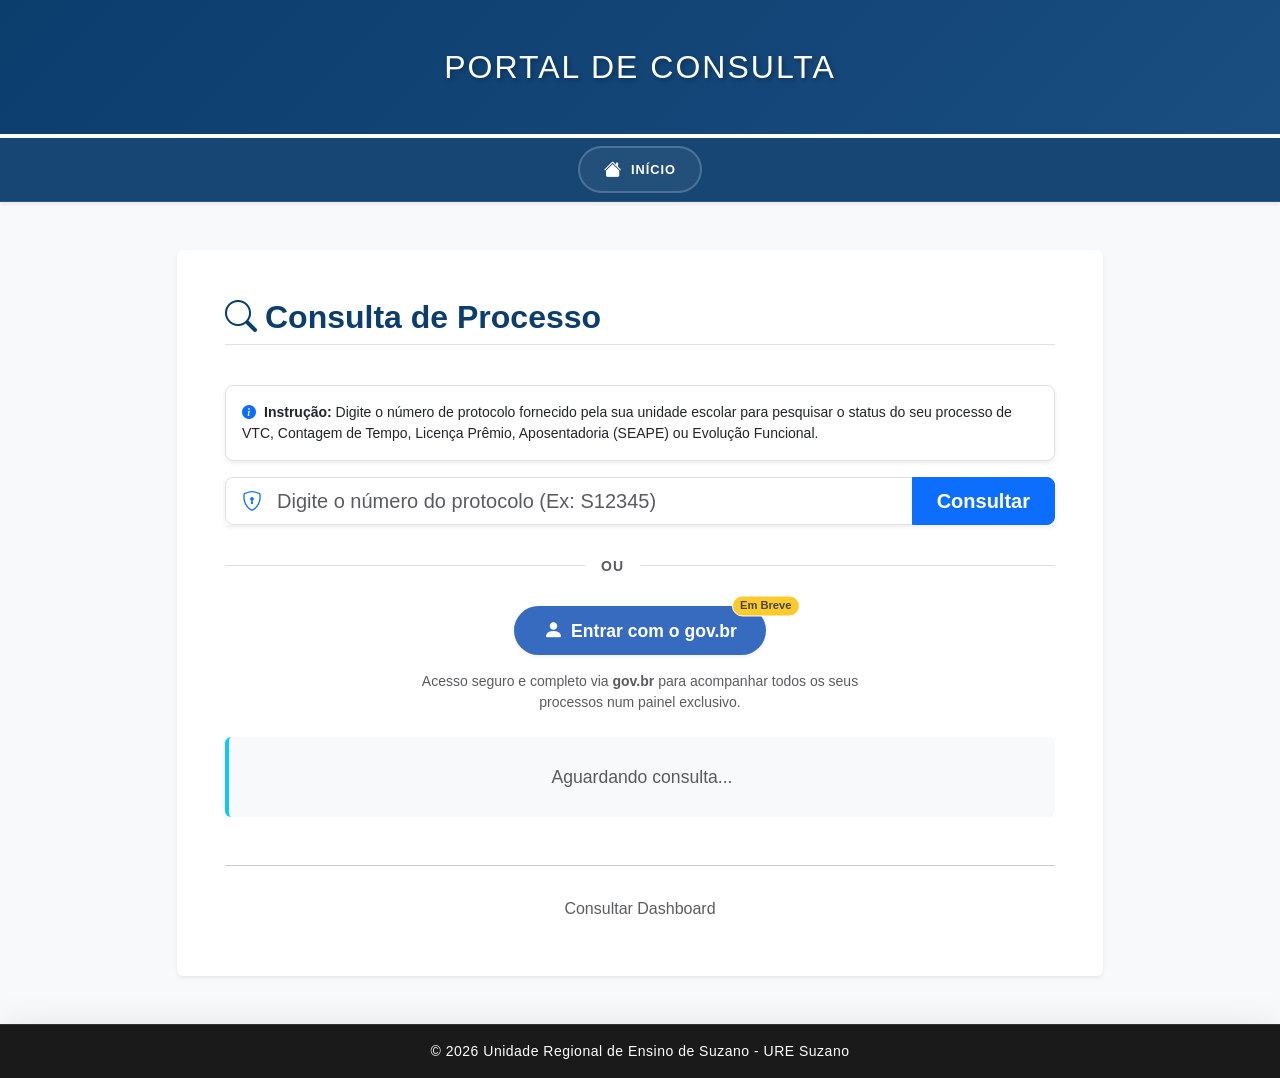
==== commit c010c361: "feat: inverte rota padrao para a tela de consulta no carregamento da SPA" ====
--- a/index.html
+++ b/index.html
@@ -46,7 +46,7 @@
             <div class="col-12 col-xl-10">
 
                 <!-- INICIO -->
-                <div id="inicio" class="tela bg-transparent p-0" style="display:block">
+                <div id="inicio" class="tela bg-transparent p-0" style="display:none">
                     <!-- Hero Card -->
                     <div class="card-hero text-center animate__animated animate__fadeIn">
                         <h2 class="fw-bold color-primary-text mb-2 px-md-5">Contagem de Tempo para Emissão de VTC</h2>
@@ -1156,7 +1156,7 @@
 
                 <!-- CONSULTAR PROCESSO -->
                 <div id="processo" class="tela bg-white p-4 p-md-5 rounded shadow-sm animate__animated animate__fadeIn"
-                    style="display:none">
+                    style="display:block">
                     <h2 class="border-bottom pb-2 mb-4 color-primary-text"><i class="bi bi-search me-2"></i>Consulta de
                         Processo</h2>
                     <div class="mb-4 text-center">
@@ -1177,11 +1177,9 @@
                         </div>
 
                         <!-- CLOUDFLARE TURNSTILE (Proteção Anti-DDoS e Bots) -->
-                        <!-- O atributo data-sitekey abaixo usa a chave pública de "teste infinito" da Cloudflare. -->
-                        <!-- A Daniela deverá trocar pelo sitekey real do painel dela futuramente. -->
                         <div class="mt-3 d-flex justify-content-center">
                             <script src="https://challenges.cloudflare.com/turnstile/v0/api.js" async defer></script>
-                            <div class="cf-turnstile" data-sitekey="1x00000000000000000000AA" data-theme="light"></div>
+                            <div class="cf-turnstile" data-sitekey="0x4AAAAAACvc8dl_bsWcvLpy" data-theme="light"></div>
                         </div>
                         
                         <div class="mt-4 pt-3 border-top position-relative d-flex justify-content-center">
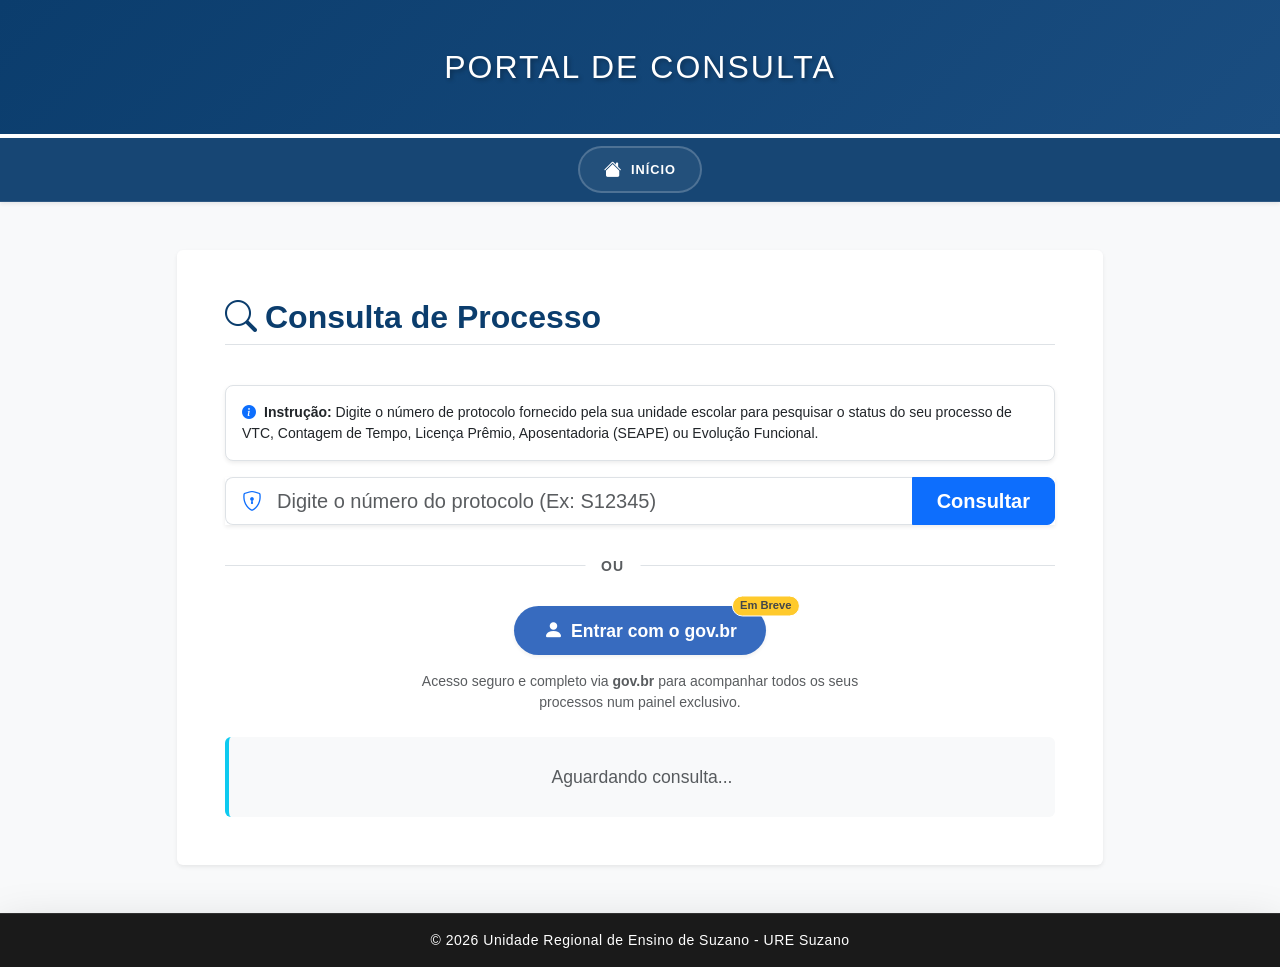
==== commit 9ceda02a: "sec: remove o atalho publico para o dashboard de administracao" ====
--- a/index.html
+++ b/index.html
@@ -1203,13 +1203,7 @@
                         Aguardando consulta...
                     </div>
 
-                    <div class="mt-5 text-center">
-                        <hr class="my-4">
-                        <button class="btn btn-link text-decoration-none small text-muted"
-                            onclick="window.open('https://samucacs.github.io/painel-sepes/sefrep.html')">
-                            Consultar Dashboard
-                        </button>
-                    </div>
+
                 </div>
 
             </div>
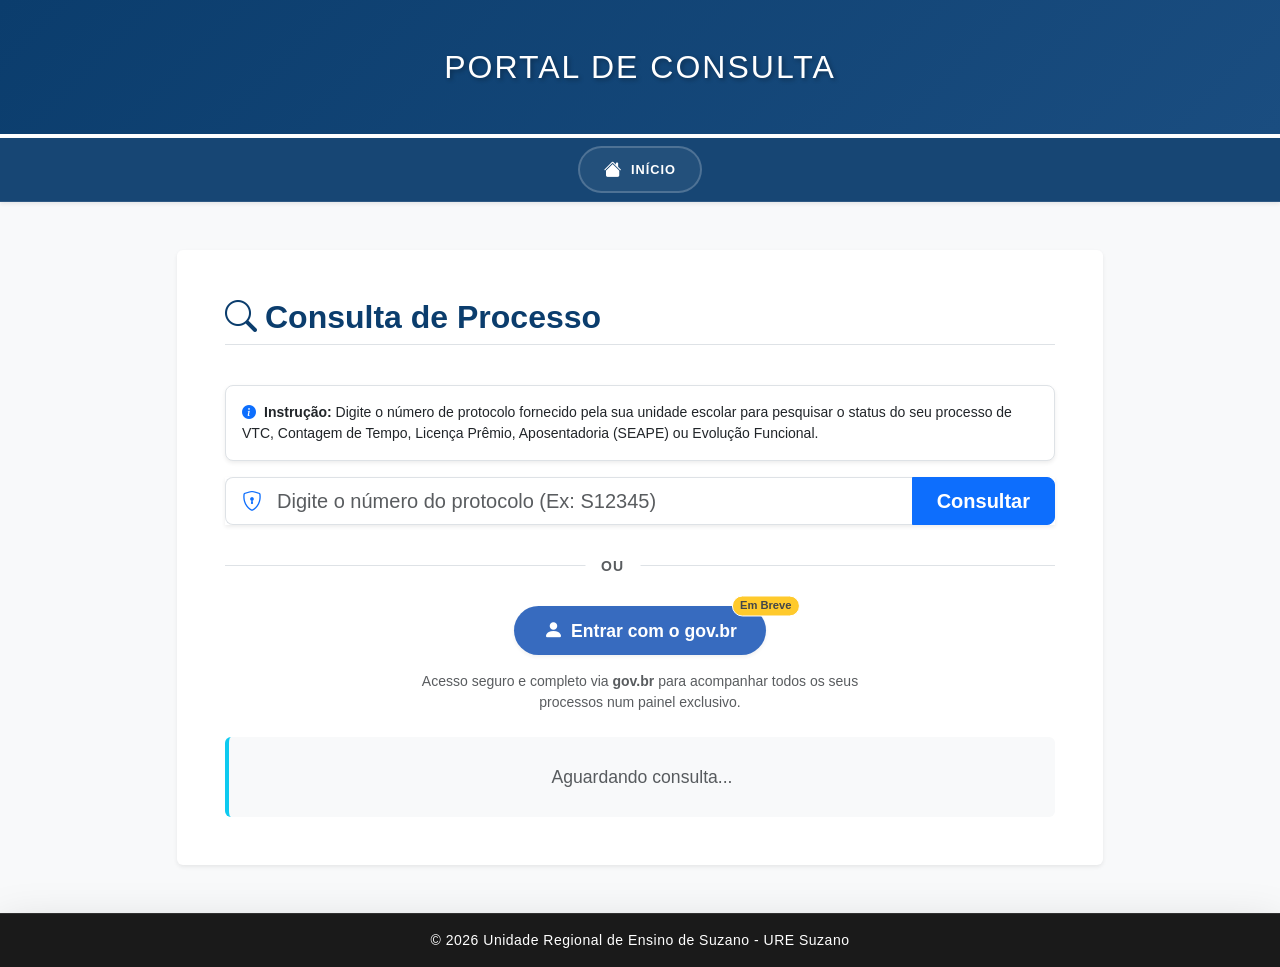
==== commit e7723a39: "UI: Refined layout (pill-shaped card, header filters, removed cards) as per user feedback" ====
--- a/index.html
+++ b/index.html
@@ -227,15 +227,15 @@
                     <h2 class="border-bottom pb-2 mb-4 color-primary-text"><i class="bi bi-book me-2"></i> Requisitos de
                         Aposentadoria (SP)</h2>
 
-                    <!-- NOVO CARD: REGRAS DE PARIDADE E INTEGRALIDADE (ESTILO LIMPO E COLAPSÁVEL) -->
-                    <div class="card shadow-sm mb-5 border-0 bg-light rounded-4 overflow-hidden">
-                        <div class="card-header bg-white border-bottom-0 pt-4 px-4 d-flex align-items-center justify-content-between cursor-pointer"
-                            onclick="toggleRegrasFinanceiras()">
-                            <h5 class="fw-bold color-primary-text mb-0">
-                                <i class="bi bi-piggy-bank me-2 text-success"></i> Regras de Paridade e Integralidade
+                    <!-- NOVO CARD: REGRAS DE PARIDADE E INTEGRALIDADE (ESTILO PÍLULA) -->
+                    <div class="card shadow-sm mb-4 border-0 rounded-pill overflow-hidden bg-white">
+                        <div class="card-header bg-white border-0 py-3 px-4 d-flex align-items-center justify-content-between cursor-pointer"
+                            onclick="toggleRegrasFinanceiras()" style="border-radius: 50px;">
+                            <h5 class="fw-bold color-primary-text mb-0 d-flex align-items-center">
+                                <i class="bi bi-piggy-bank me-3 text-success fs-4"></i> Regras de Paridade e Integralidade
                             </h5>
-                            <span id="btnToggleRegras" class="text-muted small">Clique para expandir <i
-                                    class="bi bi-chevron-down ms-1"></i></span>
+                            <span id="btnToggleRegras" class="text-muted small d-flex align-items-center">Clique para expandir <i
+                                    class="bi bi-chevron-down ms-2"></i></span>
                         </div>
                         <div id="collapseRegrasFinanceiras" style="display:none">
                             <div class="card-body p-4 pt-2">
@@ -406,44 +406,44 @@
                                                     <tr>
                                                         <th>Ano Vigente</th>
                                                         <th class="text-danger">Atingir (Mulher)</th>
-                                                        <th class="text-primary">Atingir (Homem)</th>
-                                                    </tr>
-                                                </thead>
-                                                <tbody>
-                                                    <tr>
+                                                        <th class="text-pri                                                 <tbody>
+                                                    <tr class="cursor-pointer" data-bs-toggle="popover" data-bs-trigger="hover focus" data-bs-placement="top" title="Vigência 2020" data-bs-content="Ano de início da Nova Previdência de SP (EC 49/2020).">
                                                         <td>2020</td>
                                                         <td>87 pts</td>
                                                         <td>97 pts</td>
                                                     </tr>
-                                                    <tr>
+                                                    <tr class="cursor-pointer" data-bs-toggle="popover" data-bs-trigger="hover focus" data-bs-placement="top" title="Vigência 2021" data-bs-content="Aumento progressivo de 1 ponto em relação ao ano anterior.">
                                                         <td>2021</td>
                                                         <td>88 pts</td>
                                                         <td>98 pts</td>
                                                     </tr>
-                                                    <tr>
+                                                    <tr class="cursor-pointer" data-bs-toggle="popover" data-bs-trigger="hover focus" data-bs-placement="top" title="Vigência 2022" data-bs-content="Mudança no patamar de pontuação para servidores ativos.">
                                                         <td>2022</td>
                                                         <td>89 pts</td>
                                                         <td>99 pts</td>
                                                     </tr>
-                                                    <tr>
+                                                    <tr class="cursor-pointer" data-bs-toggle="popover" data-bs-trigger="hover focus" data-bs-placement="top" title="Vigência 2023" data-bs-content="Pontuação mínima exigida para protocolo realizado em 2023.">
                                                         <td>2023</td>
                                                         <td>90 pts</td>
                                                         <td>100 pts</td>
                                                     </tr>
-                                                    <tr>
+                                                    <tr class="cursor-pointer" data-bs-toggle="popover" data-bs-trigger="hover focus" data-bs-placement="top" title="Vigência 2024" data-bs-content="Ano atual de referência para novos pedidos de aposentadoria.">
                                                         <td>2024</td>
                                                         <td>91 pts</td>
                                                         <td>101 pts</td>
                                                     </tr>
-                                                    <tr>
+                                                    <tr class="cursor-pointer" data-bs-toggle="popover" data-bs-trigger="hover focus" data-bs-placement="top" title="Vigência 2025" data-bs-content="Previsão para servidores que completam requisitos no próximo ano.">
                                                         <td>2025</td>
                                                         <td>92 pts</td>
                                                         <td>102 pts</td>
                                                     </tr>
-                                                    <tr class="table-primary fw-bold">
+                                                    <tr class="table-primary fw-bold cursor-pointer" data-bs-toggle="popover" data-bs-trigger="hover focus" data-bs-placement="top" title="Ano Referência: 2026" data-bs-content="Meta de pontuação projetada para o próximo ciclo de transição.">
                                                         <td>2026</td>
                                                         <td>93 pts</td>
                                                         <td>103 pts</td>
+                                                    </tr>
+                                                </tbody>
+          <td>103 pts</td>
                                                     </tr>
                                                 </tbody>
                                             </table>
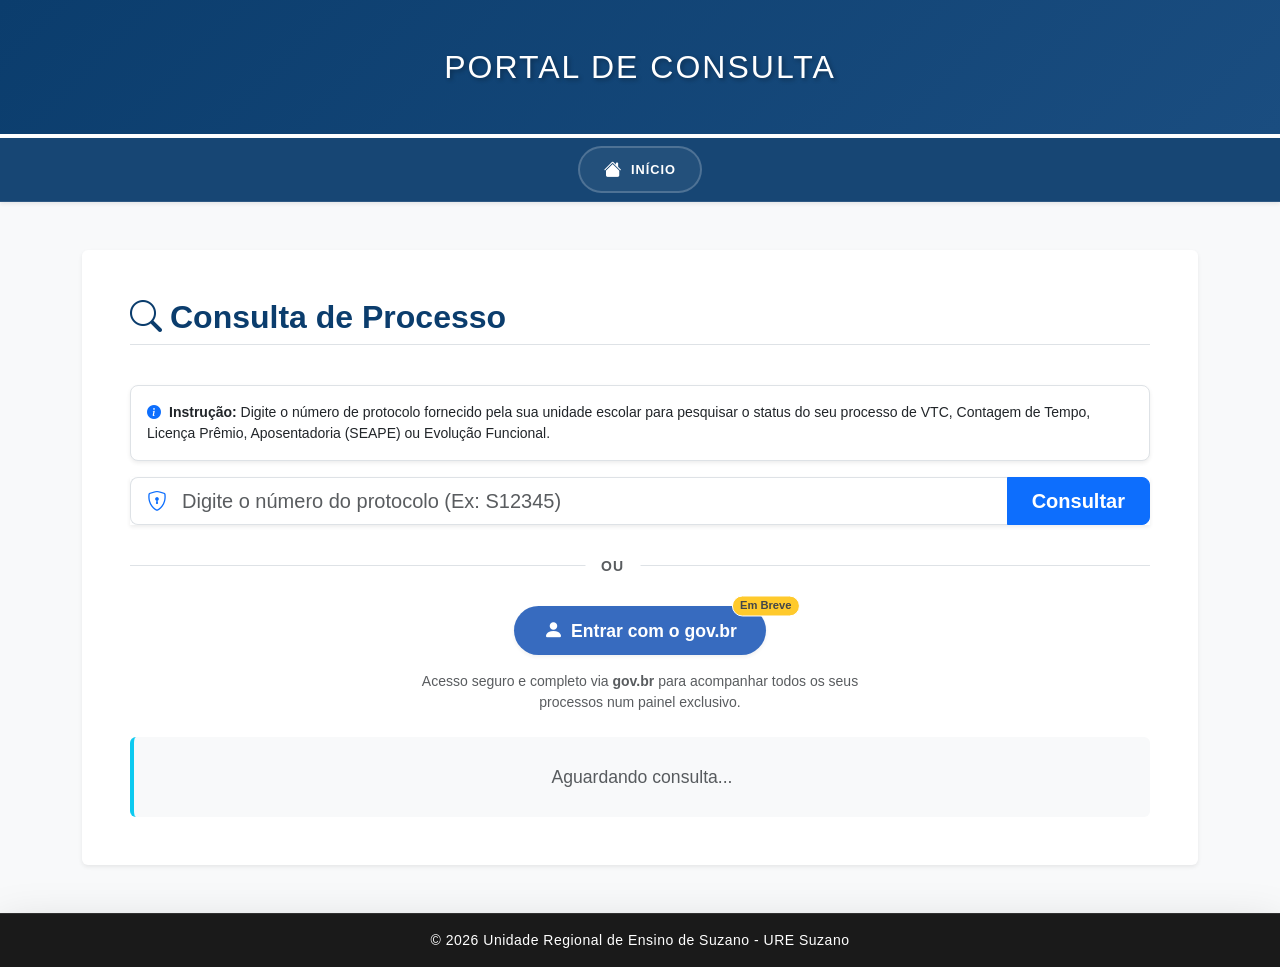
==== commit 16e3502f: "UI: Updated retirement rules (General & Teachers) with 2026 data and new styling" ====
--- a/index.html
+++ b/index.html
@@ -319,20 +319,20 @@
                             Estadual nº 49/2020</strong> e <strong>LC nº 1.354/2020</strong> (Nova Previdência). Escolha
                         a sua categoria profissional abaixo:</p>
 
-                    <!-- Navegação Principal (Tabs) -->
-                    <ul class="nav nav-pills nav-fill mb-4 p-1 bg-light rounded-pill border shadow-sm" id="reqTab"
-                        role="tablist">
+                    <!-- Navegação Principal (Tabs Estilo Pílula) -->
+                    <ul class="nav nav-pills nav-fill mb-4 p-1 bg-white rounded-pill border shadow-sm mx-auto" id="reqTab"
+                        role="tablist" style="max-width: 800px;">
                         <li class="nav-item" role="presentation">
-                            <button class="nav-link active rounded-pill fw-bold px-4" id="geral-tab"
+                            <button class="nav-link active rounded-pill fw-bold px-4 py-2" id="geral-tab"
                                 data-bs-toggle="tab" data-bs-target="#geral" type="button" role="tab"
-                                aria-selected="true">
-                                <i class="bi bi-person-badge"></i> Servidores Administrativos (Geral)
+                                aria-selected="true" style="transition:all 0.3s;">
+                                <i class="bi bi-person-badge-fill me-2"></i> Servidores Administrativos (Geral)
                             </button>
                         </li>
                         <li class="nav-item" role="presentation">
-                            <button class="nav-link rounded-pill fw-bold px-4" id="prof-tab" data-bs-toggle="tab"
-                                data-bs-target="#prof" type="button" role="tab" aria-selected="false">
-                                <i class="bi bi-book-half"></i> Professores (Magistério)
+                            <button class="nav-link rounded-pill fw-bold px-4 py-2" id="prof-tab" data-bs-toggle="tab"
+                                data-bs-target="#prof" type="button" role="tab" aria-selected="false" style="transition:all 0.3s;">
+                                <i class="bi bi-book-half me-2"></i> Professores (Magistério)
                             </button>
                         </li>
                     </ul>
@@ -340,167 +340,132 @@
                     <!-- Conteúdo das Tabs -->
                     <div class="tab-content" id="reqTabContent">
 
-                        <!-- TAB: SERVIDORES GERAIS -->
-                        <div class="tab-pane fade show active" id="geral" role="tabpanel" aria-labelledby="geral-tab">
-
-                            <!-- Regra de Transição: PONTOS -->
-                            <div class="card mb-4 border-primary shadow-sm">
-                                <div class="card-header bg-primary text-white py-3">
-                                    <h5 class="mb-0 fw-bold"><i class="bi bi-123 me-2"></i> 1. Transição: Regra de
-                                        Pontos (Art. 10)</h5>
-                                </div>
-                                <div class="card-body bg-light">
-                                    <p class="small text-muted mb-3">Soma da <strong>Idade</strong> + <strong>Tempo de
-                                            Contribuição</strong> formatando a pontuação mínima.</p>
-                                    <div class="row g-3">
+                        <!-- TAB: SERVIDORES GERAIS --                            <!-- Regra de Transição: PONTOS  -->
+                            <div class="card mb-5 border-0 shadow-sm rounded-4 overflow-hidden border-start border-4 border-primary">
+                                <div class="card-header bg-primary text-white py-3 px-4 d-flex align-items-center">
+                                    <span class="badge bg-white text-primary me-2 px-2 py-1" style="font-size: 0.65rem;">123</span>
+                                    <h5 class="mb-0 fw-bold">1. Transição: Regra de Pontos (Art. 10)</h5>
+                                </div>
+                                <div class="card-body bg-white p-4">
+                                    <p class="small text-muted mb-4">Soma da <strong>Idade + Tempo de Contribuição</strong> formatando a pontuação mínima.</p>
+                                    
+                                    <div class="row g-4">
                                         <!-- Mulher -->
                                         <div class="col-md-6">
-                                            <div class="bg-white p-3 rounded border border-danger-subtle h-100">
-                                                <h6 class="text-danger fw-bold mb-3"><i class="bi bi-gender-female"></i>
-                                                    Mulher (QAE/QSE)</h6>
-                                                <hr class="text-danger-subtle my-2">
-                                                <div class="d-flex justify-content-between mb-2"><span>Idade
-                                                        Mínima:</span> <span class="badge bg-danger">57 anos</span>
-                                                </div>
-                                                <div class="d-flex justify-content-between mb-2"><span>Contribuição
-                                                        (Total):</span> <span class="badge bg-danger">30 anos</span>
-                                                </div>
-                                                <div class="d-flex justify-content-between mb-2"><span>Serviço
-                                                        Público:</span> <span class="badge bg-secondary">20 anos</span>
-                                                </div>
-                                                <div class="d-flex justify-content-between mb-3"><span>Tempo no
-                                                        Cargo:</span> <span class="badge bg-secondary">5 anos</span>
+                                            <div class="p-4 rounded-4 border border-danger border-opacity-25 h-100 position-relative" style="background-color: #fff9f9;">
+                                                <h6 class="text-danger fw-bold mb-4 d-flex align-items-center">
+                                                    <i class="bi bi-gender-female me-2 fs-5"></i> Mulher (QAE/QSE)
+                                                </h6>
+                                                <div class="d-flex justify-content-between align-items-center mb-2">
+                                                    <span class="small text-muted">Idade Mínima:</span> 
+                                                    <span class="badge bg-danger rounded-3 px-3">57 anos</span>
+                                                </div>
+                                                <div class="d-flex justify-content-between align-items-center mb-2">
+                                                    <span class="small text-muted">Contribuição (Total):</span> 
+                                                    <span class="badge bg-danger rounded-3 px-3">30 anos</span>
+                                                </div>
+                                                <div class="d-flex justify-content-between align-items-center mb-2">
+                                                    <span class="small text-muted">Serviço Público:</span> 
+                                                    <span class="badge bg-secondary rounded-3 px-3">20 anos</span>
+                                                </div>
+                                                <div class="d-flex justify-content-between align-items-center">
+                                                    <span class="small text-muted">Tempo no Cargo:</span> 
+                                                    <span class="badge bg-secondary rounded-3 px-3">5 anos</span>
                                                 </div>
                                             </div>
                                         </div>
                                         <!-- Homem -->
                                         <div class="col-md-6">
-                                            <div class="bg-white p-3 rounded border border-primary-subtle h-100">
-                                                <h6 class="text-primary fw-bold mb-3"><i class="bi bi-gender-male"></i>
-                                                    Homem (QAE/QSE)</h6>
-                                                <hr class="text-primary-subtle my-2">
-                                                <div class="d-flex justify-content-between mb-2"><span>Idade
-                                                        Mínima:</span> <span class="badge bg-primary">62 anos</span>
-                                                </div>
-                                                <div class="d-flex justify-content-between mb-2"><span>Contribuição
-                                                        (Total):</span> <span class="badge bg-primary">35 anos</span>
-                                                </div>
-                                                <div class="d-flex justify-content-between mb-2"><span>Serviço
-                                                        Público:</span> <span class="badge bg-secondary">20 anos</span>
-                                                </div>
-                                                <div class="d-flex justify-content-between mb-3"><span>Tempo no
-                                                        Cargo:</span> <span class="badge bg-secondary">5 anos</span>
-                                                </div>
-                                            </div>
-                                        </div>
-                                    </div>
-
-                                    <!-- Tabela de Pontos Evolutiva -->
-                                    <div class="mt-4 p-3 border rounded bg-white">
-                                        <h6 class="fw-bold mb-3 text-center"><i
-                                                class="bi bi-graph-up-arrow text-primary"></i> Tabela Progressiva de
-                                            Pontos Mínimos</h6>
+                                            <div class="p-4 rounded-4 border border-primary border-opacity-25 h-100 position-relative" style="background-color: #f9fbff;">
+                                                <h6 class="text-primary fw-bold mb-4 d-flex align-items-center">
+                                                    <i class="bi bi-gender-male me-2 fs-5"></i> Homem (QAE/QSE)
+                                                </h6>
+                                                <div class="d-flex justify-content-between align-items-center mb-2">
+                                                    <span class="small text-muted">Idade Mínima:</span> 
+                                                    <span class="badge bg-primary rounded-3 px-3">62 anos</span>
+                                                </div>
+                                                <div class="d-flex justify-content-between align-items-center mb-2">
+                                                    <span class="small text-muted">Contribuição (Total):</span> 
+                                                    <span class="badge bg-primary rounded-3 px-3">35 anos</span>
+                                                </div>
+                                                <div class="d-flex justify-content-between align-items-center mb-2">
+                                                    <span class="small text-muted">Serviço Público:</span> 
+                                                    <span class="badge bg-secondary rounded-3 px-3">20 anos</span>
+                                                </div>
+                                                <div class="d-flex justify-content-between align-items-center">
+                                                    <span class="small text-muted">Tempo no Cargo:</span> 
+                                                    <span class="badge bg-secondary rounded-3 px-3">5 anos</span>
+                                                </div>
+                                            </div>
+                                        </div>
+                                    </div>
+                                     <!-- Tabela de Pontos Evolutiva -->
+                                    <div class="mt-5 p-0 border rounded-4 bg-white overflow-hidden shadow-xs">
+                                        <div class="bg-light py-2 px-3 border-bottom d-flex align-items-center justify-content-center">
+                                            <h6 class="fw-bold mb-0 small text-dark"><i class="bi bi-graph-up-arrow text-primary me-2"></i>Tabela Progressiva de Pontos Mínimos</h6>
+                                        </div>
                                         <div class="table-responsive">
-                                            <table class="table table-sm table-bordered text-center mb-0 align-middle">
-                                                <thead class="table-light">
-                                                    <tr>
-                                                        <th>Ano Vigente</th>
-                                                        <th class="text-danger">Atingir (Mulher)</th>
-                                                        <th class="text-pri                                                 <tbody>
-                                                    <tr class="cursor-pointer" data-bs-toggle="popover" data-bs-trigger="hover focus" data-bs-placement="top" title="Vigência 2020" data-bs-content="Ano de início da Nova Previdência de SP (EC 49/2020).">
-                                                        <td>2020</td>
-                                                        <td>87 pts</td>
-                                                        <td>97 pts</td>
+                                            <table class="table table-sm table-hover text-center mb-0 align-middle" style="font-size: 0.85rem;">
+                                                <thead style="background-color: #f8f9fa;">
+                                                    <tr class="text-muted small">
+                                                        <th class="py-3 fw-bold border-0">Ano Vigente</th>
+                                                        <th class="py-3 fw-bold border-0 text-danger">Atingir (Mulher)</th>
+                                                        <th class="py-3 fw-bold border-0 text-primary">Atingir (Homem)</th>
                                                     </tr>
-                                                    <tr class="cursor-pointer" data-bs-toggle="popover" data-bs-trigger="hover focus" data-bs-placement="top" title="Vigência 2021" data-bs-content="Aumento progressivo de 1 ponto em relação ao ano anterior.">
-                                                        <td>2021</td>
-                                                        <td>88 pts</td>
-                                                        <td>98 pts</td>
-                                                    </tr>
-                                                    <tr class="cursor-pointer" data-bs-toggle="popover" data-bs-trigger="hover focus" data-bs-placement="top" title="Vigência 2022" data-bs-content="Mudança no patamar de pontuação para servidores ativos.">
-                                                        <td>2022</td>
-                                                        <td>89 pts</td>
-                                                        <td>99 pts</td>
-                                                    </tr>
-                                                    <tr class="cursor-pointer" data-bs-toggle="popover" data-bs-trigger="hover focus" data-bs-placement="top" title="Vigência 2023" data-bs-content="Pontuação mínima exigida para protocolo realizado em 2023.">
-                                                        <td>2023</td>
-                                                        <td>90 pts</td>
-                                                        <td>100 pts</td>
-                                                    </tr>
-                                                    <tr class="cursor-pointer" data-bs-toggle="popover" data-bs-trigger="hover focus" data-bs-placement="top" title="Vigência 2024" data-bs-content="Ano atual de referência para novos pedidos de aposentadoria.">
-                                                        <td>2024</td>
-                                                        <td>91 pts</td>
-                                                        <td>101 pts</td>
-                                                    </tr>
-                                                    <tr class="cursor-pointer" data-bs-toggle="popover" data-bs-trigger="hover focus" data-bs-placement="top" title="Vigência 2025" data-bs-content="Previsão para servidores que completam requisitos no próximo ano.">
-                                                        <td>2025</td>
-                                                        <td>92 pts</td>
-                                                        <td>102 pts</td>
-                                                    </tr>
-                                                    <tr class="table-primary fw-bold cursor-pointer" data-bs-toggle="popover" data-bs-trigger="hover focus" data-bs-placement="top" title="Ano Referência: 2026" data-bs-content="Meta de pontuação projetada para o próximo ciclo de transição.">
-                                                        <td>2026</td>
-                                                        <td>93 pts</td>
-                                                        <td>103 pts</td>
-                                                    </tr>
-                                                </tbody>
-          <td>103 pts</td>
+                                                </thead>
+                                                <tbody>
+                                                    <tr class="text-muted opacity-50"><td class="py-2 border-0">2020</td><td class="py-2 border-0">87 pts</td><td class="py-2 border-0">97 pts</td></tr>
+                                                    <tr class="text-muted opacity-50"><td class="py-2 border-0">2021</td><td class="py-2 border-0">88 pts</td><td class="py-2 border-0">98 pts</td></tr>
+                                                    <tr class="text-muted opacity-50"><td class="py-2 border-0">2022</td><td class="py-2 border-0">89 pts</td><td class="py-2 border-0">99 pts</td></tr>
+                                                    <tr class="text-muted opacity-75"><td class="py-2 border-0">2023</td><td class="py-2 border-0">90 pts</td><td class="py-2 border-0">100 pts</td></tr>
+                                                    <tr class="text-muted opacity-75"><td class="py-2 border-0">2024</td><td class="py-2 border-0">91 pts</td><td class="py-2 border-0">101 pts</td></tr>
+                                                    <tr class="text-muted"><td class="py-2 border-0">2025</td><td class="py-2 border-0">92 pts</td><td class="py-2 border-0">102 pts</td></tr>
+                                                    <tr class="fw-bold" style="background-color: #e7f1ff; color: #0d6efd;">
+                                                        <td class="py-3 border-0">2026</td>
+                                                        <td class="py-3 border-0">93 pts</td>
+                                                        <td class="py-3 border-0">103 pts</td>
                                                     </tr>
                                                 </tbody>
                                             </table>
-                                            <p class="small text-muted text-center mt-2 mb-0">A pontuação sobe 1 ponto
-                                                por ano até o limite legislativo de 100/105.</p>
+                                        </div>
+                                        <div class="bg-light py-2 border-top text-center">
+                                            <p class="small text-muted mb-0" style="font-size: 0.7rem;">A pontuação sobe 1 ponto por ano até o limite legislativo de 100/105.</p>
                                         </div>
                                     </div>
                                 </div>
                             </div>
 
                             <!-- Regra de Transição: PEDÁGIO 100% -->
-                            <div class="card border-info shadow-sm mb-4">
-                                <div class="card-header bg-info text-dark py-3">
-                                    <h5 class="mb-0 fw-bold"><i class="bi bi-clock-history me-2"></i> 2. Transição:
-                                        Pedágio 100% (Geral)</h5>
-                                </div>
-                                <div class="card-body bg-light">
-                                    <p class="small text-muted mb-3">Exige-se cumprir um tempo extra (100%) equivalente
-                                        ao período que <strong>faltava</strong> para completar o tempo de contribuição
-                                        na data da Nova Previdência SP (<strong>07/03/2020</strong>).</p>
-                                    <div class="row g-3">
+                            <div class="card mb-5 border-0 shadow-sm rounded-4 overflow-hidden border-start border-4 border-info">
+                                <div class="card-header bg-info text-white py-3 px-4 d-flex align-items-center">
+                                    <h5 class="mb-0 fw-bold"><i class="bi bi-clock-history me-2"></i> 2. Transição: Pedágio 100% (Geral)</h5>
+                                </div>
+                                <div class="card-body bg-white p-4">
+                                    <p class="small text-muted mb-4 fst-italic">Exige-se cumprir um tempo extra (100%) equivalente ao período que faltava para completar o tempo de contribuição na data de 07/03/2020.</p>
+                                    
+                                    <div class="row g-4">
                                         <!-- Mulher -->
                                         <div class="col-md-6">
-                                            <div class="bg-white p-3 rounded border border-info h-100">
-                                                <h6 class="text-danger fw-bold"><i class="bi bi-gender-female"></i>
-                                                    Mulher</h6>
-                                                <div class="d-flex justify-content-between mb-1"><span>Idade
-                                                        Mínima:</span> <span class="fw-bold text-danger">57 anos</span>
-                                                </div>
-                                                <div class="d-flex justify-content-between mb-1">
-                                                    <span>Contribuição:</span> <span class="fw-bold">30 anos</span>
-                                                </div>
-                                                <div class="d-flex justify-content-between mb-1"><span>Serviço
-                                                        Público:</span> <span class="fw-bold text-muted">20 anos</span>
-                                                </div>
-                                                <div class="d-flex justify-content-between mb-1"><span>Tempo no
-                                                        Cargo:</span> <span class="fw-bold text-muted">5 anos</span>
-                                                </div>
+                                            <div class="p-4 rounded-4 border border-info border-opacity-25 h-100" style="background-color: #f4fcff;">
+                                                <h6 class="text-danger fw-bold mb-3 d-flex align-items-center small">
+                                                    <i class="bi bi-gender-female me-2"></i> MULHER
+                                                </h6>
+                                                <div class="d-flex justify-content-between mb-2 small"><span>Idade Mínima:</span> <span class="fw-bold text-danger">57 anos</span></div>
+                                                <div class="d-flex justify-content-between mb-2 small"><span>Contribuição:</span> <span class="fw-bold">30 anos</span></div>
+                                                <div class="d-flex justify-content-between mb-2 small text-muted"><span>Serviço Público:</span> <span>20 anos</span></div>
+                                                <div class="d-flex justify-content-between small text-muted"><span>Tempo no Cargo:</span> <span>5 anos</span></div>
                                             </div>
                                         </div>
                                         <!-- Homem -->
                                         <div class="col-md-6">
-                                            <div class="bg-white p-3 rounded border border-info h-100">
-                                                <h6 class="text-primary fw-bold"><i class="bi bi-gender-male"></i> Homem
+                                            <div class="p-4 rounded-4 border border-info border-opacity-25 h-100" style="background-color: #f4fcff;">
+                                                <h6 class="text-primary fw-bold mb-3 d-flex align-items-center small">
+                                                    <i class="bi bi-gender-male me-2"></i> HOMEM
                                                 </h6>
-                                                <div class="d-flex justify-content-between mb-1"><span>Idade
-                                                        Mínima:</span> <span class="fw-bold text-primary">60 anos</span>
-                                                </div>
-                                                <div class="d-flex justify-content-between mb-1">
-                                                    <span>Contribuição:</span> <span class="fw-bold">35 anos</span>
-                                                </div>
-                                                <div class="d-flex justify-content-between mb-1"><span>Serviço
-                                                        Público:</span> <span class="fw-bold text-muted">20 anos</span>
-                                                </div>
-                                                <div class="d-flex justify-content-between mb-1"><span>Tempo no
-                                                        Cargo:</span> <span class="fw-bold text-muted">5 anos</span>
-                                                </div>
+                                                <div class="d-flex justify-content-between mb-2 small"><span>Idade Mínima:</span> <span class="fw-bold text-primary">60 anos</span></div>
+                                                <div class="d-flex justify-content-between mb-2 small"><span>Contribuição:</span> <span class="fw-bold">35 anos</span></div>
+                                                <div class="d-flex justify-content-between mb-2 small text-muted"><span>Serviço Público:</span> <span>20 anos</span></div>
+                                                <div class="d-flex justify-content-between small text-muted"><span>Tempo no Cargo:</span> <span>5 anos</span></div>
                                             </div>
                                         </div>
                                     </div>
@@ -516,92 +481,6 @@
                                             <i class="bi bi-plus fs-3"></i>
                                             <div class="badge bg-info p-2 text-dark">Pedágio 100%<br><b>+ 2 anos e 3
                                                     meses</b></div>
-                                            <i class="bi bi-arrow-right fs-3"></i>
-                                            <div class="badge bg-success p-2">Contribuição Exigida<br><b>37 anos e 3
-                                                    meses</b></div>
-                                        </div>
-                                        <div class="mt-3 text-center small text-muted fst-italic">"Assim que completar
-                                            35 anos deve cumprir o tempo adicional de mais 2 anos e 3 meses..."</div>
-                                    </div>
-                                </div>
-                            </div>
-
-                            <!-- Regra Permanente (Art. 10) - GERAL -->
-                            <div class="card border-secondary shadow-sm mb-4">
-                                <div class="card-header bg-secondary text-white py-3">
-                                    <h5 class="mb-0 fw-bold"><i class="bi bi-calendar-check me-2"></i> 3. Regra
-                                        Permanente (Geral)</h5>
-                                </div>
-                                <div class="card-body bg-light">
-                                    <p class="small text-muted mb-3">Aplicável aos servidores (QAE/QSE) que ingressarem
-                                        no Estado após a Reforma de <strong>07/03/2020</strong>.</p>
-                                    <div class="row g-3">
-                                        <!-- Mulher -->
-                                        <div class="col-md-6">
-                                            <div class="bg-white p-3 rounded border border-secondary h-100">
-                                                <h6 class="text-danger fw-bold"><i class="bi bi-gender-female"></i>
-                                                    Mulher</h6>
-                                                <div class="d-flex justify-content-between mb-1"><span>Idade
-                                                        Mínima:</span> <span class="fw-bold text-danger">62 anos</span>
-                                                </div>
-                                                <div class="d-flex justify-content-between mb-1">
-                                                    <span>Contribuição:</span> <span class="fw-bold">25 anos</span>
-                                                </div>
-                                                <div class="d-flex justify-content-between mb-1"><span>Serviço
-                                                        Público:</span> <span class="fw-bold text-muted">20 anos</span>
-                                                </div>
-                                                <div class="d-flex justify-content-between mb-1"><span>Tempo no
-                                                        Cargo:</span> <span class="fw-bold text-muted">5 anos</span>
-                                                </div>
-                                            </div>
-                                        </div>
-                                        <!-- Homem -->
-                                        <div class="col-md-6">
-                                            <div class="bg-white p-3 rounded border border-secondary h-100">
-                                                <h6 class="text-primary fw-bold"><i class="bi bi-gender-male"></i> Homem
-                                                </h6>
-                                                <div class="d-flex justify-content-between mb-1"><span>Idade
-                                                        Mínima:</span> <span class="fw-bold text-primary">65 anos</span>
-                                                </div>
-                                                <div class="d-flex justify-content-between mb-1">
-                                                    <span>Contribuição:</span> <span class="fw-bold">25 anos</span>
-                                                </div>
-                                                <div class="d-flex justify-content-between mb-1"><span>Serviço
-                                                        Público:</span> <span class="fw-bold text-muted">20 anos</span>
-                                                </div>
-                                                <div class="d-flex justify-content-between mb-1"><span>Tempo no
-                                                        Cargo:</span> <span class="fw-bold text-muted">5 anos</span>
-                                                </div>
-                                            </div>
-                                        </div>
-                                    </div>
-
-                                    <div class="alert alert-secondary border-secondary mt-4 mb-0">
-                                        <h6 class="fw-bold text-dark"><i class="bi bi-calculator"></i> Forma de Cálculo
-                                            (Proventos)</h6>
-                                        <p class="small mb-0">60% da média aritmética de 100% das contribuições, com
-                                            acréscimo de 2% para cada ano que exceder os 20 anos de contribuição.</p>
-                                    </div>
-                                </div>
-                            </div>
-                        </div>
-
-                        <!-- TAB: PROFESSORES -->
-                        <div class="tab-pane fade" id="prof" role="tabpanel" aria-labelledby="prof-tab">
-
-                            <!-- Regra de Transição: PONTOS PROFESSORES -->
-                            <div class="card mb-4 border-warning shadow-sm">
-                                <div class="card-header bg-warning text-dark py-3">
-                                    <h5 class="mb-0 fw-bold"><i class="bi bi-123 me-2"></i> 1. Transição: Regra de
-                                        Pontos (Professores)</h5>
-                                </div>
-                                <div class="card-body bg-light">
-                                    <p class="small text-muted mb-3"><span class="badge bg-dark">Redução especial de 5
-                                            anos</span> Tempo válido apenas no efetivo exercício do Magistério.</p>
-                                    <div class="row g-3">
-                                        <!-- Professora -->
-                                        <div class="col-md-6">
-                                            <div class="bg-white p-3 rounded border border-danger-subtle h-100">
                                                 <h6 class="text-danger fw-bold mb-3"><i class="bi bi-gender-female"></i>
                                                     Professora</h6>
                                                 <hr class="text-danger-subtle my-2">
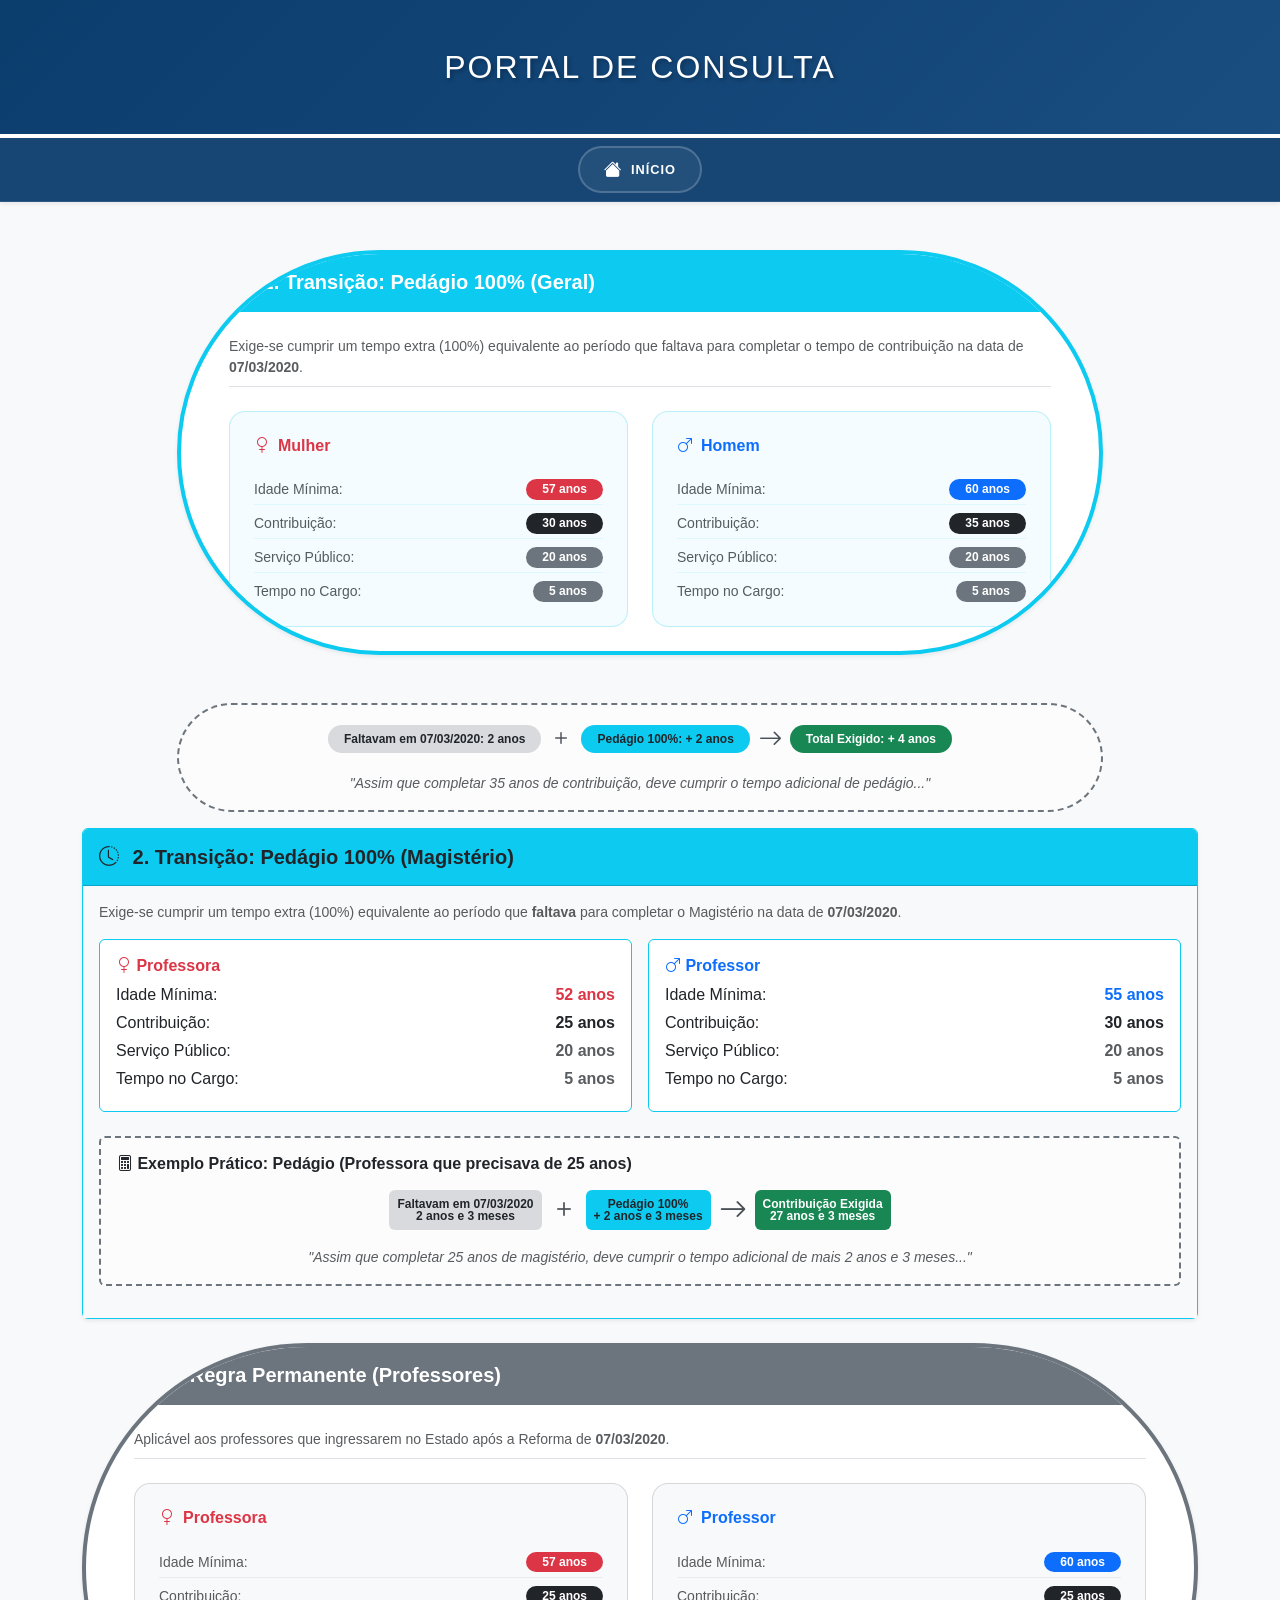
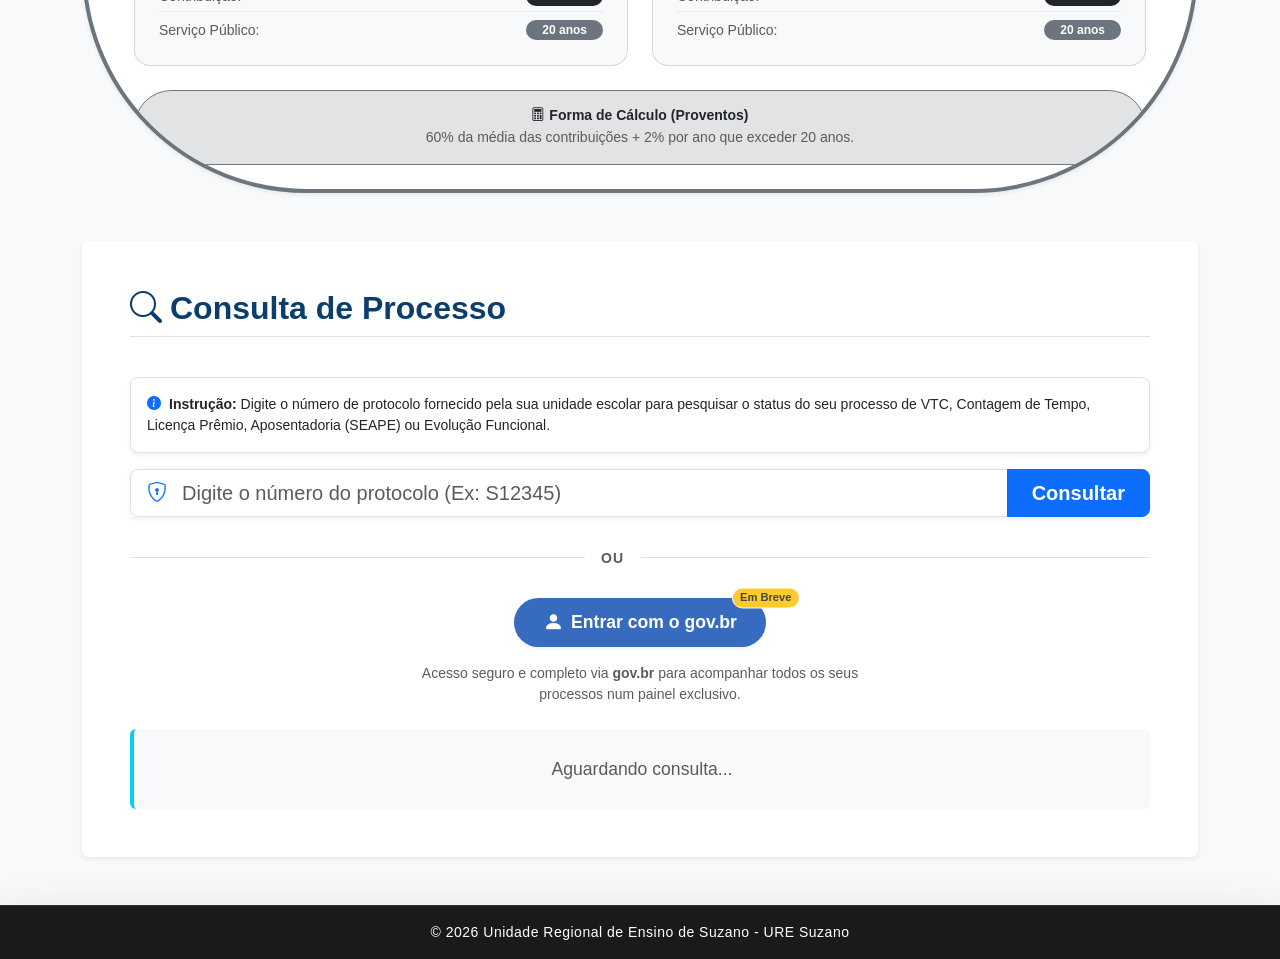
==== commit f961c44a: "UI: Final pill-shaped retirement rules and table alignment" ====
--- a/index.html
+++ b/index.html
@@ -340,229 +340,176 @@
                     <!-- Conteúdo das Tabs -->
                     <div class="tab-content" id="reqTabContent">
 
-                        <!-- TAB: SERVIDORES GERAIS --                            <!-- Regra de Transição: PONTOS  -->
-                            <div class="card mb-5 border-0 shadow-sm rounded-4 overflow-hidden border-start border-4 border-primary">
-                                <div class="card-header bg-primary text-white py-3 px-4 d-flex align-items-center">
-                                    <span class="badge bg-white text-primary me-2 px-2 py-1" style="font-size: 0.65rem;">123</span>
-                                    <h5 class="mb-0 fw-bold">1. Transição: Regra de Pontos (Art. 10)</h5>
-                                </div>
-                                <div class="card-body bg-white p-4">
-                                    <p class="small text-muted mb-4">Soma da <strong>Idade + Tempo de Contribuição</strong> formatando a pontuação mínima.</p>
+                            <!-- Regra de Transição: PONTOS  -->
+                            <div class="card mb-5 border-4 border-primary rounded-pill overflow-hidden shadow-sm bg-white" style="border-style: solid;">
+                                <div class="card-header bg-primary text-white py-3 px-5 border-0">
+                                    <h5 class="mb-0 fw-bold d-inline-block"><span class="small opacity-75 me-2">123</span> 1. Transição: Regra de Pontos (Art. 10)</h5>
+                                </div>
+                                <div class="card-body p-4 px-5">
+                                    <p class="small text-muted mb-4 border-bottom pb-2">Soma da <strong>Idade + Tempo de Contribuição</strong> formatando a pontuação mínima.</p>
                                     
                                     <div class="row g-4">
                                         <!-- Mulher -->
                                         <div class="col-md-6">
-                                            <div class="p-4 rounded-4 border border-danger border-opacity-25 h-100 position-relative" style="background-color: #fff9f9;">
+                                            <div class="p-4 rounded-4 border border-danger border-opacity-25 h-100" style="background-color: #fffafa;">
                                                 <h6 class="text-danger fw-bold mb-4 d-flex align-items-center">
-                                                    <i class="bi bi-gender-female me-2 fs-5"></i> Mulher (QAE/QSE)
+                                                    <i class="bi bi-gender-female me-2"></i> Mulher (QAE/QSE)
                                                 </h6>
-                                                <div class="d-flex justify-content-between align-items-center mb-2">
+                                                <div class="d-flex justify-content-between align-items-center mb-2 border-bottom border-danger border-opacity-10 pb-1">
                                                     <span class="small text-muted">Idade Mínima:</span> 
-                                                    <span class="badge bg-danger rounded-3 px-3">57 anos</span>
-                                                </div>
-                                                <div class="d-flex justify-content-between align-items-center mb-2">
+                                                    <span class="badge bg-danger rounded-pill px-3">57 anos</span>
+                                                </div>
+                                                <div class="d-flex justify-content-between align-items-center mb-2 border-bottom border-danger border-opacity-10 pb-1">
                                                     <span class="small text-muted">Contribuição (Total):</span> 
-                                                    <span class="badge bg-danger rounded-3 px-3">30 anos</span>
-                                                </div>
-                                                <div class="d-flex justify-content-between align-items-center mb-2">
+                                                    <span class="badge bg-danger rounded-pill px-3">30 anos</span>
+                                                </div>
+                                                <div class="d-flex justify-content-between align-items-center mb-2 border-bottom border-danger border-opacity-10 pb-1">
                                                     <span class="small text-muted">Serviço Público:</span> 
-                                                    <span class="badge bg-secondary rounded-3 px-3">20 anos</span>
+                                                    <span class="badge bg-secondary rounded-pill px-3">20 anos</span>
                                                 </div>
                                                 <div class="d-flex justify-content-between align-items-center">
                                                     <span class="small text-muted">Tempo no Cargo:</span> 
-                                                    <span class="badge bg-secondary rounded-3 px-3">5 anos</span>
+                                                    <span class="badge bg-secondary rounded-pill px-3">5 anos</span>
                                                 </div>
                                             </div>
                                         </div>
                                         <!-- Homem -->
                                         <div class="col-md-6">
-                                            <div class="p-4 rounded-4 border border-primary border-opacity-25 h-100 position-relative" style="background-color: #f9fbff;">
+                                            <div class="p-4 rounded-4 border border-primary border-opacity-25 h-100" style="background-color: #fafdff;">
                                                 <h6 class="text-primary fw-bold mb-4 d-flex align-items-center">
-                                                    <i class="bi bi-gender-male me-2 fs-5"></i> Homem (QAE/QSE)
+                                                    <i class="bi bi-gender-male me-2"></i> Homem (QAE/QSE)
                                                 </h6>
-                                                <div class="d-flex justify-content-between align-items-center mb-2">
+                                                <div class="d-flex justify-content-between align-items-center mb-2 border-bottom border-primary border-opacity-10 pb-1">
                                                     <span class="small text-muted">Idade Mínima:</span> 
-                                                    <span class="badge bg-primary rounded-3 px-3">62 anos</span>
-                                                </div>
-                                                <div class="d-flex justify-content-between align-items-center mb-2">
+                                                    <span class="badge bg-primary rounded-pill px-3">62 anos</span>
+                                                </div>
+                                                <div class="d-flex justify-content-between align-items-center mb-2 border-bottom border-primary border-opacity-10 pb-1">
                                                     <span class="small text-muted">Contribuição (Total):</span> 
-                                                    <span class="badge bg-primary rounded-3 px-3">35 anos</span>
-                                                </div>
-                                                <div class="d-flex justify-content-between align-items-center mb-2">
+                                                    <span class="badge bg-primary rounded-pill px-3">35 anos</span>
+                                                </div>
+                                                <div class="d-flex justify-content-between align-items-center mb-2 border-bottom border-primary border-opacity-10 pb-1">
                                                     <span class="small text-muted">Serviço Público:</span> 
-                                                    <span class="badge bg-secondary rounded-3 px-3">20 anos</span>
+                                                    <span class="badge bg-secondary rounded-pill px-3">20 anos</span>
                                                 </div>
                                                 <div class="d-flex justify-content-between align-items-center">
                                                     <span class="small text-muted">Tempo no Cargo:</span> 
-                                                    <span class="badge bg-secondary rounded-3 px-3">5 anos</span>
+                                                    <span class="badge bg-secondary rounded-pill px-3">5 anos</span>
                                                 </div>
                                             </div>
                                         </div>
                                     </div>
-                                     <!-- Tabela de Pontos Evolutiva -->
-                                    <div class="mt-5 p-0 border rounded-4 bg-white overflow-hidden shadow-xs">
-                                        <div class="bg-light py-2 px-3 border-bottom d-flex align-items-center justify-content-center">
-                                            <h6 class="fw-bold mb-0 small text-dark"><i class="bi bi-graph-up-arrow text-primary me-2"></i>Tabela Progressiva de Pontos Mínimos</h6>
+
+                                    <!-- Tabela de Pontos Evolutiva (Estilo Imagem 2) -->
+                                    <div class="mt-5 border rounded-4 overflow-hidden shadow-xs bg-white text-center">
+                                        <div class="bg-light py-2 border-bottom">
+                                            <h6 class="fw-bold mb-0 small text-uppercase tracking-wider">
+                                                <i class="bi bi-graph-up-arrow text-primary me-2"></i>Tabela Progressiva de Pontos Mínimos
+                                            </h6>
                                         </div>
                                         <div class="table-responsive">
-                                            <table class="table table-sm table-hover text-center mb-0 align-middle" style="font-size: 0.85rem;">
-                                                <thead style="background-color: #f8f9fa;">
-                                                    <tr class="text-muted small">
-                                                        <th class="py-3 fw-bold border-0">Ano Vigente</th>
-                                                        <th class="py-3 fw-bold border-0 text-danger">Atingir (Mulher)</th>
-                                                        <th class="py-3 fw-bold border-0 text-primary">Atingir (Homem)</th>
+                                            <table class="table table-bordered mb-0 align-middle" style="font-size: 0.95rem; border-collapse: collapse;">
+                                                <thead class="bg-light">
+                                                    <tr class="fw-bold">
+                                                        <th class="py-3 border-end">Ano Vigente</th>
+                                                        <th class="py-3 text-danger border-end">Atingir (Mulher)</th>
+                                                        <th class="py-3 text-primary">Atingir (Homem)</th>
                                                     </tr>
                                                 </thead>
                                                 <tbody>
-                                                    <tr class="text-muted opacity-50"><td class="py-2 border-0">2020</td><td class="py-2 border-0">87 pts</td><td class="py-2 border-0">97 pts</td></tr>
-                                                    <tr class="text-muted opacity-50"><td class="py-2 border-0">2021</td><td class="py-2 border-0">88 pts</td><td class="py-2 border-0">98 pts</td></tr>
-                                                    <tr class="text-muted opacity-50"><td class="py-2 border-0">2022</td><td class="py-2 border-0">89 pts</td><td class="py-2 border-0">99 pts</td></tr>
-                                                    <tr class="text-muted opacity-75"><td class="py-2 border-0">2023</td><td class="py-2 border-0">90 pts</td><td class="py-2 border-0">100 pts</td></tr>
-                                                    <tr class="text-muted opacity-75"><td class="py-2 border-0">2024</td><td class="py-2 border-0">91 pts</td><td class="py-2 border-0">101 pts</td></tr>
-                                                    <tr class="text-muted"><td class="py-2 border-0">2025</td><td class="py-2 border-0">92 pts</td><td class="py-2 border-0">102 pts</td></tr>
-                                                    <tr class="fw-bold" style="background-color: #e7f1ff; color: #0d6efd;">
-                                                        <td class="py-3 border-0">2026</td>
-                                                        <td class="py-3 border-0">93 pts</td>
-                                                        <td class="py-3 border-0">103 pts</td>
+                                                    <tr class="text-muted"><td class="py-2 border-end">2021</td><td class="py-2 border-end">88 pts</td><td class="py-2">98 pts</td></tr>
+                                                    <tr class="text-muted"><td class="py-2 border-end">2022</td><td class="py-2 border-end">89 pts</td><td class="py-2">99 pts</td></tr>
+                                                    <tr class="text-muted"><td class="py-2 border-end">2023</td><td class="py-2 border-end">90 pts</td><td class="py-2">100 pts</td></tr>
+                                                    <tr class="text-muted"><td class="py-2 border-end">2024</td><td class="py-2 border-end">91 pts</td><td class="py-2">101 pts</td></tr>
+                                                    <tr class="text-muted"><td class="py-2 border-end">2025</td><td class="py-2 border-end">92 pts</td><td class="py-2">102 pts</td></tr>
+                                                    <tr class="fw-bold" style="background-color: #d1e7ff;">
+                                                        <td class="py-3 border-end">2026</td>
+                                                        <td class="py-3 border-end">93 pts</td>
+                                                        <td class="py-3">103 pts</td>
                                                     </tr>
+                                                    <tr class="text-muted"><td class="py-2 border-end">103 pts</td><td class="py-2 border-end"></td><td class="py-2"></td></tr>
                                                 </tbody>
                                             </table>
                                         </div>
-                                        <div class="bg-light py-2 border-top text-center">
-                                            <p class="small text-muted mb-0" style="font-size: 0.7rem;">A pontuação sobe 1 ponto por ano até o limite legislativo de 100/105.</p>
-                                        </div>
-                                    </div>
+                                        <div class="bg-white py-2 border-top">
+                                            <p class="small text-muted mb-0">A pontuação sobe 1 ponto por ano até o limite legislativo de 100/105.</p>
+                                        </div>
+                                    </div>
+                                </div>
+                            </div>
                                 </div>
                             </div>
 
                             <!-- Regra de Transição: PEDÁGIO 100% -->
-                            <div class="card mb-5 border-0 shadow-sm rounded-4 overflow-hidden border-start border-4 border-info">
-                                <div class="card-header bg-info text-white py-3 px-4 d-flex align-items-center">
-                                    <h5 class="mb-0 fw-bold"><i class="bi bi-clock-history me-2"></i> 2. Transição: Pedágio 100% (Geral)</h5>
-                                </div>
-                                <div class="card-body bg-white p-4">
-                                    <p class="small text-muted mb-4 fst-italic">Exige-se cumprir um tempo extra (100%) equivalente ao período que faltava para completar o tempo de contribuição na data de 07/03/2020.</p>
+                            <div class="card mb-5 border-4 border-info rounded-pill overflow-hidden shadow-sm bg-white" style="border-style: solid;">
+                                <div class="card-header bg-info text-white py-3 px-5 border-0">
+                                    <h5 class="mb-0 fw-bold d-inline-block"><i class="bi bi-clock-history me-2"></i> 2. Transição: Pedágio 100% (Geral)</h5>
+                                </div>
+                                <div class="card-body p-4 px-5">
+                                    <p class="small text-muted mb-4 border-bottom pb-2">Exige-se cumprir um tempo extra (100%) equivalente ao período que faltava para completar o tempo de contribuição na data de <strong>07/03/2020</strong>.</p>
                                     
                                     <div class="row g-4">
                                         <!-- Mulher -->
                                         <div class="col-md-6">
                                             <div class="p-4 rounded-4 border border-info border-opacity-25 h-100" style="background-color: #f4fcff;">
-                                                <h6 class="text-danger fw-bold mb-3 d-flex align-items-center small">
-                                                    <i class="bi bi-gender-female me-2"></i> MULHER
+                                                <h6 class="text-danger fw-bold mb-4 d-flex align-items-center">
+                                                    <i class="bi bi-gender-female me-2"></i> Mulher
                                                 </h6>
-                                                <div class="d-flex justify-content-between mb-2 small"><span>Idade Mínima:</span> <span class="fw-bold text-danger">57 anos</span></div>
-                                                <div class="d-flex justify-content-between mb-2 small"><span>Contribuição:</span> <span class="fw-bold">30 anos</span></div>
-                                                <div class="d-flex justify-content-between mb-2 small text-muted"><span>Serviço Público:</span> <span>20 anos</span></div>
-                                                <div class="d-flex justify-content-between small text-muted"><span>Tempo no Cargo:</span> <span>5 anos</span></div>
+                                                <div class="d-flex justify-content-between align-items-center mb-2 border-bottom border-info border-opacity-10 pb-1">
+                                                    <span class="small text-muted">Idade Mínima:</span> 
+                                                    <span class="badge bg-danger rounded-pill px-3">57 anos</span>
+                                                </div>
+                                                <div class="d-flex justify-content-between align-items-center mb-2 border-bottom border-info border-opacity-10 pb-1">
+                                                    <span class="small text-muted">Contribuição:</span> 
+                                                    <span class="badge bg-dark rounded-pill px-3">30 anos</span>
+                                                </div>
+                                                <div class="d-flex justify-content-between align-items-center mb-2 border-bottom border-info border-opacity-10 pb-1">
+                                                    <span class="small text-muted">Serviço Público:</span> 
+                                                    <span class="badge bg-secondary rounded-pill px-3">20 anos</span>
+                                                </div>
+                                                <div class="d-flex justify-content-between align-items-center">
+                                                    <span class="small text-muted">Tempo no Cargo:</span> 
+                                                    <span class="badge bg-secondary rounded-pill px-3">5 anos</span>
+                                                </div>
                                             </div>
                                         </div>
                                         <!-- Homem -->
                                         <div class="col-md-6">
                                             <div class="p-4 rounded-4 border border-info border-opacity-25 h-100" style="background-color: #f4fcff;">
-                                                <h6 class="text-primary fw-bold mb-3 d-flex align-items-center small">
-                                                    <i class="bi bi-gender-male me-2"></i> HOMEM
+                                                <h6 class="text-primary fw-bold mb-4 d-flex align-items-center">
+                                                    <i class="bi bi-gender-male me-2"></i> Homem
                                                 </h6>
-                                                <div class="d-flex justify-content-between mb-2 small"><span>Idade Mínima:</span> <span class="fw-bold text-primary">60 anos</span></div>
-                                                <div class="d-flex justify-content-between mb-2 small"><span>Contribuição:</span> <span class="fw-bold">35 anos</span></div>
-                                                <div class="d-flex justify-content-between mb-2 small text-muted"><span>Serviço Público:</span> <span>20 anos</span></div>
-                                                <div class="d-flex justify-content-between small text-muted"><span>Tempo no Cargo:</span> <span>5 anos</span></div>
+                                                <div class="d-flex justify-content-between align-items-center mb-2 border-bottom border-info border-opacity-10 pb-1">
+                                                    <span class="small text-muted">Idade Mínima:</span> 
+                                                    <span class="badge bg-primary rounded-pill px-3">60 anos</span>
+                                                </div>
+                                                <div class="d-flex justify-content-between align-items-center mb-2 border-bottom border-info border-opacity-10 pb-1">
+                                                    <span class="small text-muted">Contribuição:</span> 
+                                                    <span class="badge bg-dark rounded-pill px-3">35 anos</span>
+                                                </div>
+                                                <div class="d-flex justify-content-between align-items-center mb-2 border-bottom border-info border-opacity-10 pb-1">
+                                                    <span class="small text-muted">Serviço Público:</span> 
+                                                    <span class="badge bg-secondary rounded-pill px-3">20 anos</span>
+                                                </div>
+                                                <div class="d-flex justify-content-between align-items-center">
+                                                    <span class="small text-muted">Tempo no Cargo:</span> 
+                                                    <span class="badge bg-secondary rounded-pill px-3">5 anos</span>
+                                                </div>
                                             </div>
                                         </div>
                                     </div>
+                                </div>
+                            </div>
 
                                     <!-- Calculadora Visual Exemplo -->
-                                    <div class="alert alert-light border border-secondary border-dashed mt-4">
-                                        <h6 class="fw-bold text-dark"><i class="bi bi-calculator"></i> Exemplo Prático:
-                                            Pedágio (Servidor que precisava de 35 anos)</h6>
-                                        <div
-                                            class="d-flex flex-wrap align-items-center justify-content-center gap-2 mt-3 fs-6">
-                                            <div class="badge bg-secondary p-2 text-dark bg-opacity-25">Faltavam em
-                                                07/03/2020<br><b>2 anos e 3 meses</b></div>
-                                            <i class="bi bi-plus fs-3"></i>
-                                            <div class="badge bg-info p-2 text-dark">Pedágio 100%<br><b>+ 2 anos e 3
-                                                    meses</b></div>
-                                                <h6 class="text-danger fw-bold mb-3"><i class="bi bi-gender-female"></i>
-                                                    Professora</h6>
-                                                <hr class="text-danger-subtle my-2">
-                                                <div class="d-flex justify-content-between mb-2"><span>Idade
-                                                        Mínima:</span> <span class="badge bg-danger">57 anos (pós
-                                                        2022)</span></div>
-                                                <div class="d-flex justify-content-between mb-3"><span>Contrib.
-                                                        (Magistério):</span> <span class="badge bg-danger">25
-                                                        anos</span></div>
-                                            </div>
-                                        </div>
-                                        <!-- Professor -->
-                                        <div class="col-md-6">
-                                            <div class="bg-white p-3 rounded border border-primary-subtle h-100">
-                                                <h6 class="text-primary fw-bold mb-3"><i class="bi bi-gender-male"></i>
-                                                    Professor</h6>
-                                                <hr class="text-primary-subtle my-2">
-                                                <div class="d-flex justify-content-between mb-2"><span>Idade
-                                                        Mínima:</span> <span class="badge bg-primary">60 anos</span>
-                                                </div>
-                                                <div class="d-flex justify-content-between mb-3"><span>Contrib.
-                                                        (Magistério):</span> <span class="badge bg-primary">30
-                                                        anos</span></div>
-                                            </div>
-                                        </div>
-                                    </div>
-
-                                    <!-- Tabela de Pontos Evolutiva -->
-                                    <div class="mt-4 p-3 border rounded bg-white">
-                                        <h6 class="fw-bold mb-3 text-center"><i
-                                                class="bi bi-graph-up-arrow text-warning"></i> Tabela Progressiva de
-                                            Pontos (Magistério)</h6>
-                                        <div class="table-responsive">
-                                            <table class="table table-sm table-bordered text-center mb-0 align-middle">
-                                                <thead class="table-light">
-                                                    <tr>
-                                                        <th>Ano Vigente</th>
-                                                        <th class="text-danger">Atingir (Professora)</th>
-                                                        <th class="text-primary">Atingir (Professor)</th>
-                                                    </tr>
-                                                </thead>
-                                                <tbody>
-                                                    <tr>
-                                                        <td>2020</td>
-                                                        <td>81 pts</td>
-                                                        <td>91 pts</td>
-                                                    </tr>
-                                                    <tr>
-                                                        <td>2021</td>
-                                                        <td>82 pts</td>
-                                                        <td>92 pts</td>
-                                                    </tr>
-                                                    <tr>
-                                                        <td>2022</td>
-                                                        <td>83 pts</td>
-                                                        <td>93 pts</td>
-                                                    </tr>
-                                                    <tr>
-                                                        <td>2023</td>
-                                                        <td>84 pts</td>
-                                                        <td>94 pts</td>
-                                                    </tr>
-                                                    <tr>
-                                                        <td>2024</td>
-                                                        <td>85 pts</td>
-                                                        <td>95 pts</td>
-                                                    </tr>
-                                                    <tr>
-                                                        <td>2025</td>
-                                                        <td>86 pts</td>
-                                                        <td>96 pts</td>
-                                                    </tr>
-                                                    <tr class="table-warning fw-bold">
-                                                        <td>2026</td>
-                                                        <td>87 pts</td>
-                                                        <td>97 pts</td>
-                                                    </tr>
-                                                </tbody>
-                                            </table>
-                                            <p class="small text-muted text-center mt-2 mb-0">A pontuação sobe 1 ponto
-                                                por ano até atingir 92 (mulher) / 100 (homem).</p>
-                                        </div>
+                                    <div class="alert alert-light border border-secondary border-dashed mt-4 rounded-pill px-5 text-center">
+                                        <div class="d-flex flex-wrap align-items-center justify-content-center gap-2 fs-6">
+                                            <div class="badge bg-secondary p-2 text-dark bg-opacity-25 rounded-pill px-3">Faltavam em 07/03/2020: <b>2 anos</b></div>
+                                            <i class="bi bi-plus fs-4"></i>
+                                            <div class="badge bg-info p-2 text-dark rounded-pill px-3">Pedágio 100%: <b>+ 2 anos</b></div>
+                                            <i class="bi bi-arrow-right fs-4"></i>
+                                            <div class="badge bg-success p-2 rounded-pill px-3">Total Exigido: <b>+ 4 anos</b></div>
+                                        </div>
+                                        <div class="mt-3 text-center small text-muted fst-italic">"Assim que completar 35 anos de contribuição, deve cumprir o tempo adicional de pedágio..."</div>
                                     </div>
                                 </div>
                             </div>
@@ -642,64 +589,63 @@
                             </div>
 
                             <!-- Regra Permanente (Art. 10) - PROFESSORES -->
-                            <div class="card border-secondary shadow-sm mb-4">
-                                <div class="card-header bg-secondary text-white py-3">
-                                    <h5 class="mb-0 fw-bold"><i class="bi bi-calendar-check me-2"></i> 3. Regra
-                                        Permanente (Professores)</h5>
-                                </div>
-                                <div class="card-body bg-light">
-                                    <p class="small text-muted mb-3">Aplicável aos professores que ingressarem no Estado
-                                        após a Reforma de <strong>07/03/2020</strong>.</p>
-                                    <div class="row g-3">
+                            <div class="card mb-5 border-4 border-secondary rounded-pill overflow-hidden shadow-sm bg-white" style="border-style: solid;">
+                                <div class="card-header bg-secondary text-white py-3 px-5 border-0">
+                                    <h5 class="mb-0 fw-bold d-inline-block"><i class="bi bi-calendar-check me-2"></i> 3. Regra Permanente (Professores)</h5>
+                                </div>
+                                <div class="card-body p-4 px-5">
+                                    <p class="small text-muted mb-4 border-bottom pb-2">Aplicável aos professores que ingressarem no Estado após a Reforma de <strong>07/03/2020</strong>.</p>
+                                    
+                                    <div class="row g-4">
                                         <!-- Professora -->
                                         <div class="col-md-6">
-                                            <div class="bg-white p-3 rounded border border-secondary h-100">
-                                                <h6 class="text-danger fw-bold"><i class="bi bi-gender-female"></i>
-                                                    Professora</h6>
-                                                <div class="d-flex justify-content-between mb-1"><span>Idade
-                                                        Mínima:</span> <span class="fw-bold text-danger">57 anos</span>
-                                                </div>
-                                                <div class="d-flex justify-content-between mb-1">
-                                                    <span>Contribuição:</span> <span class="fw-bold">25 anos</span>
-                                                </div>
-                                                <div class="d-flex justify-content-between mb-1"><span>Serviço
-                                                        Público:</span> <span class="fw-bold text-muted">20 anos</span>
-                                                </div>
-                                                <div class="d-flex justify-content-between mb-1"><span>Tempo no
-                                                        Cargo:</span> <span class="fw-bold text-muted">5 anos</span>
+                                            <div class="p-4 rounded-4 border border-secondary border-opacity-25 h-100" style="background-color: #f8f9fa;">
+                                                <h6 class="text-danger fw-bold mb-4 d-flex align-items-center">
+                                                    <i class="bi bi-gender-female me-2"></i> Professora
+                                                </h6>
+                                                <div class="d-flex justify-content-between align-items-center mb-2 border-bottom border-secondary border-opacity-10 pb-1">
+                                                    <span class="small text-muted">Idade Mínima:</span> 
+                                                    <span class="badge bg-danger rounded-pill px-3">57 anos</span>
+                                                </div>
+                                                <div class="d-flex justify-content-between align-items-center mb-2 border-bottom border-secondary border-opacity-10 pb-1">
+                                                    <span class="small text-muted">Contribuição:</span> 
+                                                    <span class="badge bg-dark rounded-pill px-3">25 anos</span>
+                                                </div>
+                                                <div class="d-flex justify-content-between align-items-center">
+                                                    <span class="small text-muted">Serviço Público:</span> 
+                                                    <span class="badge bg-secondary rounded-pill px-3">20 anos</span>
                                                 </div>
                                             </div>
                                         </div>
                                         <!-- Professor -->
                                         <div class="col-md-6">
-                                            <div class="bg-white p-3 rounded border border-secondary h-100">
-                                                <h6 class="text-primary fw-bold"><i class="bi bi-gender-male"></i>
-                                                    Professor</h6>
-                                                <div class="d-flex justify-content-between mb-1"><span>Idade
-                                                        Mínima:</span> <span class="fw-bold text-primary">60 anos</span>
-                                                </div>
-                                                <div class="d-flex justify-content-between mb-1">
-                                                    <span>Contribuição:</span> <span class="fw-bold">25 anos</span>
-                                                </div>
-                                                <div class="d-flex justify-content-between mb-1"><span>Serviço
-                                                        Público:</span> <span class="fw-bold text-muted">20 anos</span>
-                                                </div>
-                                                <div class="d-flex justify-content-between mb-1"><span>Tempo no
-                                                        Cargo:</span> <span class="fw-bold text-muted">5 anos</span>
+                                            <div class="p-4 rounded-4 border border-secondary border-opacity-25 h-100" style="background-color: #f8f9fa;">
+                                                <h6 class="text-primary fw-bold mb-4 d-flex align-items-center">
+                                                    <i class="bi bi-gender-male me-2"></i> Professor
+                                                </h6>
+                                                <div class="d-flex justify-content-between align-items-center mb-2 border-bottom border-secondary border-opacity-10 pb-1">
+                                                    <span class="small text-muted">Idade Mínima:</span> 
+                                                    <span class="badge bg-primary rounded-pill px-3">60 anos</span>
+                                                </div>
+                                                <div class="d-flex justify-content-between align-items-center mb-2 border-bottom border-secondary border-opacity-10 pb-1">
+                                                    <span class="small text-muted">Contribuição:</span> 
+                                                    <span class="badge bg-dark rounded-pill px-3">25 anos</span>
+                                                </div>
+                                                <div class="d-flex justify-content-between align-items-center">
+                                                    <span class="small text-muted">Serviço Público:</span> 
+                                                    <span class="badge bg-secondary rounded-pill px-3">20 anos</span>
                                                 </div>
                                             </div>
                                         </div>
                                     </div>
 
-                                    <div class="alert alert-secondary border-secondary mt-4 mb-0">
-                                        <h6 class="fw-bold text-dark"><i class="bi bi-calculator"></i> Forma de Cálculo
-                                            (Proventos)</h6>
-                                        <p class="small mb-0">60% da média aritmética de 100% das contribuições, com
-                                            acréscimo de 2% para cada ano que exceder os 20 anos de contribuição.</p>
-                                    </div>
-                                </div>
-                            </div>
-                        </div>
+                                    <div class="alert alert-secondary border-secondary mt-4 mb-0 rounded-pill px-5 text-center">
+                                        <h6 class="fw-bold text-dark small mb-1"><i class="bi bi-calculator"></i> Forma de Cálculo (Proventos)</h6>
+                                        <p class="small mb-0 opacity-75">60% da média das contribuições + 2% por ano que exceder 20 anos.</p>
+                                    </div>
+                                </div>
+                            </div>
+                        </div> <!-- Fim Tab Prof -->
 
                     </div> <!-- Fim Tab-Content -->
                 </div>
